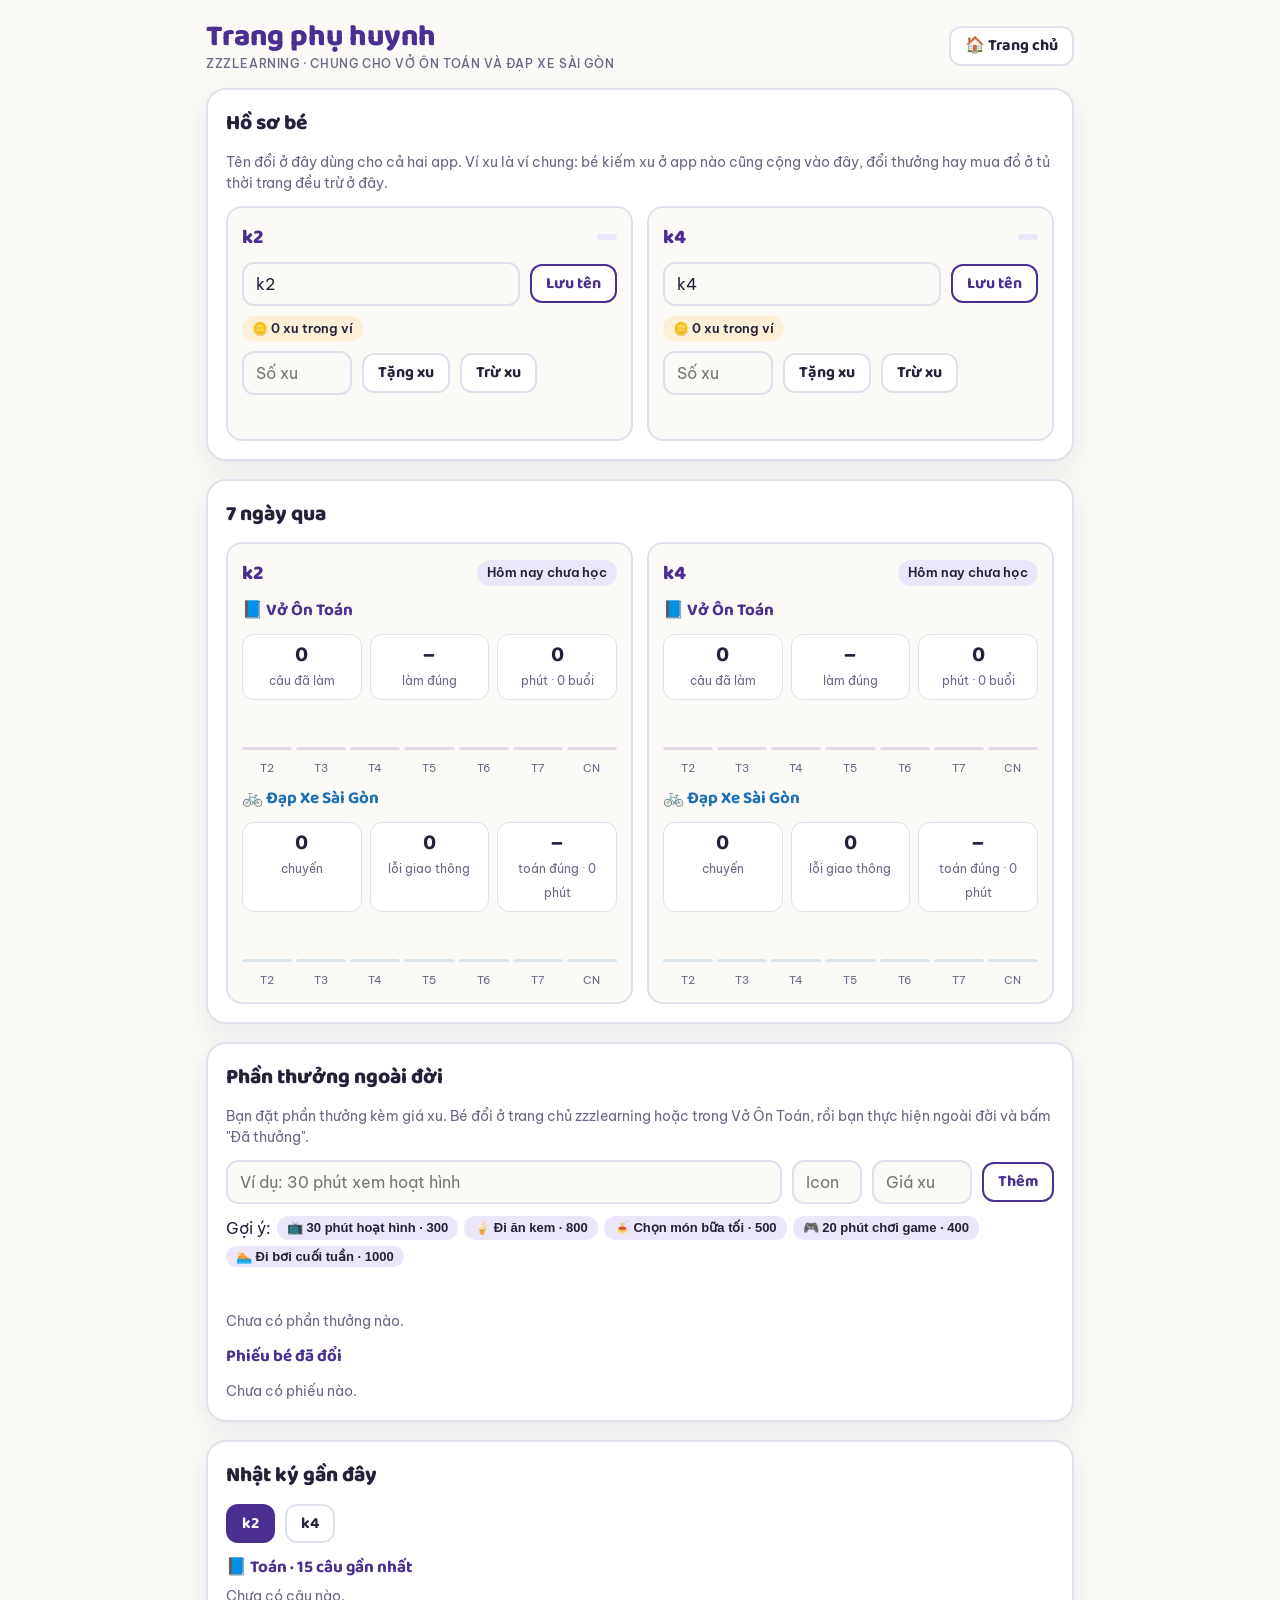
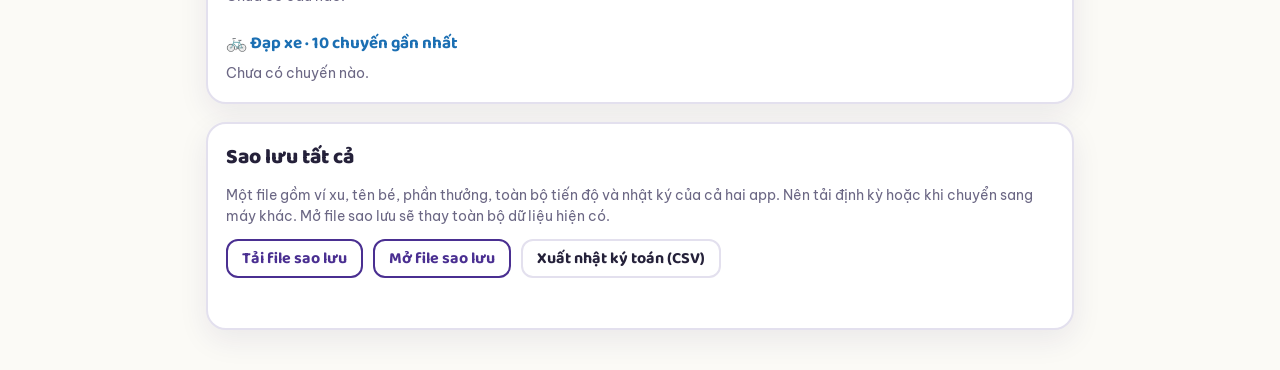
==== phuhuynh/index.html @ c6940a32 "Trang phụ huynh chung và ví xu chung cho zzzlearning - zzz.js: lớp dữ liệu dùng chung (localStorage)" ====
<!doctype html>
<html lang="vi">
<head>
<meta charset="utf-8">
<meta name="viewport" content="width=device-width,initial-scale=1,viewport-fit=cover">
<title>Phụ huynh · zzzlearning</title>
<meta name="description" content="Trang phụ huynh chung của zzzlearning: hồ sơ bé, tổng quan tuần, ví xu, phiếu thưởng, sao lưu.">
<meta name="theme-color" content="#4a2f91">
<link rel="manifest" href="../manifest.webmanifest">
<link rel="icon" type="image/png" sizes="192x192" href="../icons/icon-192.png">
<link rel="apple-touch-icon" href="../icons/apple-touch-icon.png">
<meta name="apple-mobile-web-app-capable" content="yes">
<meta name="mobile-web-app-capable" content="yes">
<meta name="apple-mobile-web-app-title" content="zzzlearning">
<link rel="stylesheet" href="../fonts/fonts.css">
<style>
/* Trang phụ huynh chung: đọc dữ liệu của cả 2 app con (localStorage + IndexedDB cùng tên miền), sửa những thứ dùng chung. */
:root{
  --paper:#fbfaf6; --card:#ffffff; --line:#e3e0ee; --text:#25213a; --muted:#6b6784;
  --ink:#4a2f91; --ink-soft:#ece6fa; --sky:#1b6fb3; --sky-soft:#e1effa; --amber:#b36b00; --amber-soft:#fdf0d6; --green:#1d8a55; --green-soft:#ddf3e7; --red:#d2382f;
  --shadow:0 10px 30px rgba(40,30,90,.08);
  --f-display:"Baloo 2","Be Vietnam Pro",system-ui,sans-serif;
  --f-body:"Be Vietnam Pro",system-ui,-apple-system,"Segoe UI",sans-serif;
  box-sizing:border-box;padding-top:env(safe-area-inset-top,0px);padding-bottom:env(safe-area-inset-bottom,0px)
}
@media (prefers-color-scheme:dark){:root:not([data-theme="light"]){
  --paper:#17152a; --card:#1f1c36; --line:#332f55; --text:#ece9f8; --muted:#a29dc0;
  --ink:#b9a6ff; --ink-soft:#2b2550; --sky:#6fb4f0; --sky-soft:#1c2f44; --amber:#f1b54a; --amber-soft:#3a2c12; --green:#5fd39a; --green-soft:#16362a; --red:#ff7a6e;
  --shadow:0 10px 30px rgba(0,0,0,.35); color-scheme:dark}}
:root[data-theme="dark"]{
  --paper:#17152a; --card:#1f1c36; --line:#332f55; --text:#ece9f8; --muted:#a29dc0;
  --ink:#b9a6ff; --ink-soft:#2b2550; --sky:#6fb4f0; --sky-soft:#1c2f44; --amber:#f1b54a; --amber-soft:#3a2c12; --green:#5fd39a; --green-soft:#16362a; --red:#ff7a6e;
  --shadow:0 10px 30px rgba(0,0,0,.35); color-scheme:dark}
*{box-sizing:border-box}
body{margin:0;background:var(--paper);color:var(--text);font-family:var(--f-body);font-size:16px;line-height:1.5}
.wrap{max-width:900px;margin:0 auto;padding:22px 16px 40px;display:flex;flex-direction:column;gap:18px}
header{display:flex;align-items:center;justify-content:space-between;gap:12px;flex-wrap:wrap}
h1{font-family:var(--f-display);font-weight:800;font-size:30px;line-height:1;margin:0;color:var(--ink)}
h1 small{display:block;font-family:var(--f-body);font-weight:500;font-size:12px;color:var(--muted);letter-spacing:.6px;text-transform:uppercase;margin-top:6px}
h2{font-family:var(--f-display);font-weight:800;font-size:21px;margin:0;color:var(--text)}
h3{font-family:var(--f-display);font-weight:700;font-size:17px;margin:0;color:var(--ink)}
.panel{background:var(--card);border:2px solid var(--line);border-radius:20px;padding:18px;box-shadow:var(--shadow);display:flex;flex-direction:column;gap:12px}
.row{display:flex;gap:10px;flex-wrap:wrap;align-items:center}
.note{color:var(--muted);font-size:14px;margin:0}
.btn{border:2px solid var(--ink);background:var(--card);color:var(--ink);border-radius:12px;padding:8px 14px;font-weight:700;font-family:var(--f-display);font-size:16px;cursor:pointer;text-decoration:none;display:inline-flex;align-items:center;gap:6px;line-height:1.2}
.btn.primary{background:var(--ink);color:#fff}
.btn.ghost{border-color:var(--line);color:var(--text)}
.btn.danger{border-color:var(--red);color:var(--red)}
.btn:disabled{opacity:.5;cursor:default}
@media (prefers-color-scheme:dark){:root:not([data-theme="light"]) .btn.primary{color:#17152a}}
:root[data-theme="dark"] .btn.primary{color:#17152a}
input[type=text],input[type=number]{font:inherit;color:var(--text);background:var(--paper);border:2px solid var(--line);border-radius:12px;padding:8px 12px;min-width:0}
input:focus{outline:2px solid var(--ink);outline-offset:1px}
.chips{display:flex;gap:6px;flex-wrap:wrap}
.chip{background:var(--ink-soft);color:var(--text);border-radius:999px;padding:3px 10px;font-size:13px;font-weight:600;white-space:nowrap}
.chip.amber{background:var(--amber-soft)}.chip.green{background:var(--green-soft)}.chip.sky{background:var(--sky-soft)}
.kids{display:grid;grid-template-columns:1fr 1fr;gap:14px}
@media (max-width:640px){.kids{grid-template-columns:1fr}}
.kid{border:2px solid var(--line);border-radius:16px;padding:14px;display:flex;flex-direction:column;gap:10px;background:var(--paper)}
.kid .nm{font-family:var(--f-display);font-weight:800;font-size:20px;color:var(--ink)}
.stat{display:grid;grid-template-columns:repeat(3,1fr);gap:8px}
.stat div{background:var(--card);border:1px solid var(--line);border-radius:12px;padding:8px;text-align:center}
.stat b{display:block;font-family:var(--f-display);font-size:22px;line-height:1.1}
.stat span{font-size:12px;color:var(--muted)}
.bars{display:flex;gap:4px;align-items:flex-end;height:40px}
.bars i{flex:1;background:var(--ink);border-radius:4px 4px 0 0;min-height:3px;opacity:.85}
.bars i.sky{background:var(--sky)}
.days{display:flex;gap:4px}.days span{flex:1;text-align:center;font-size:11px;color:var(--muted)}
.list>div{display:flex;justify-content:space-between;gap:10px;align-items:center;padding:7px 0;border-bottom:1px solid var(--line);flex-wrap:wrap}
.list>div:last-child{border-bottom:0}
table{border-collapse:collapse;width:100%;font-size:14px}
th,td{text-align:left;padding:6px 8px;border-bottom:1px solid var(--line);vertical-align:top}
th{font-size:12px;color:var(--muted);text-transform:uppercase;letter-spacing:.4px}
.scroll{overflow:auto;-webkit-overflow-scrolling:touch}
.ok{color:var(--green);font-weight:700}.bad{color:var(--red);font-weight:700}
.msg{min-height:1.4em;font-size:14px;color:var(--green)}
label.filebtn input{display:none}
</style>
</head>
<body>
<div class="wrap">
  <header>
    <h1>Trang phụ huynh<small>zzzlearning · chung cho Vở Ôn Toán và Đạp Xe Sài Gòn</small></h1>
    <div class="row"><a class="btn ghost" href="../">🏠 Trang chủ</a></div>
  </header>

  <section class="panel">
    <h2>Hồ sơ bé</h2>
    <p class="note">Tên đổi ở đây dùng cho cả hai app. Ví xu là ví chung: bé kiếm xu ở app nào cũng cộng vào đây, đổi thưởng hay mua đồ ở tủ thời trang đều trừ ở đây.</p>
    <div class="kids" id="kids"></div>
  </section>

  <section class="panel">
    <h2>7 ngày qua</h2>
    <div class="kids" id="week"></div>
  </section>

  <section class="panel">
    <h2>Phần thưởng ngoài đời</h2>
    <p class="note">Bạn đặt phần thưởng kèm giá xu. Bé đổi ở trang chủ zzzlearning hoặc trong Vở Ôn Toán, rồi bạn thực hiện ngoài đời và bấm "Đã thưởng".</p>
    <div class="row"><input type="text" id="rwTitle" placeholder="Ví dụ: 30 phút xem hoạt hình" style="flex:2 1 220px"><input type="text" id="rwEm" placeholder="Icon" maxlength="2" style="flex:0 0 70px"><input type="number" id="rwCost" inputmode="numeric" min="1" placeholder="Giá xu" style="flex:0 0 100px"><button class="btn" id="rwAdd" type="button">Thêm</button></div>
    <div class="chips" id="rwSug"></div>
    <div class="msg" id="rwMsg" aria-live="polite"></div>
    <div class="list" id="rwList"></div>
    <h3>Phiếu bé đã đổi</h3>
    <div class="list" id="rdList"></div>
  </section>

  <section class="panel">
    <h2>Nhật ký gần đây</h2>
    <div class="row" id="logTabs" role="group" aria-label="Chọn bé"></div>
    <div class="scroll" id="logToan"></div>
    <div class="scroll" id="logSaigon"></div>
  </section>

  <section class="panel">
    <h2>Sao lưu tất cả</h2>
    <p class="note">Một file gồm ví xu, tên bé, phần thưởng, toàn bộ tiến độ và nhật ký của cả hai app. Nên tải định kỳ hoặc khi chuyển sang máy khác. Mở file sao lưu sẽ thay toàn bộ dữ liệu hiện có.</p>
    <div class="row">
      <button class="btn" id="dlAll" type="button">Tải file sao lưu</button>
      <label class="btn filebtn">Mở file sao lưu<input type="file" id="fileIn" accept=".json,application/json"></label>
      <button class="btn ghost" id="dlCsv" type="button">Xuất nhật ký toán (CSV)</button>
    </div>
    <div class="msg" id="bkMsg" aria-live="polite"></div>
  </section>
</div>
<script src="../zzz.js"></script>
<script>
(function () {
  const $ = (id) => document.getElementById(id);
  const esc = (s) => String(s ?? '').replace(/[&<>"']/g, c => ({ '&': '&amp;', '<': '&lt;', '>': '&gt;', '"': '&quot;', "'": '&#39;' }[c]));
  const load = (k) => { try { return JSON.parse(localStorage.getItem(k)); } catch (e) { return null; } };
  const toan = () => { const s = load(ZZZ.APP_KEYS.toan); return s && Array.isArray(s.profiles) ? s : null; };
  const saigon = () => { const s = load(ZZZ.APP_KEYS.saigon); return s && Array.isArray(s.profiles) ? s : null; };
  const DAY = 86400000;
  const dayKey = (d) => { const x = new Date(d); return `${x.getFullYear()}-${String(x.getMonth() + 1).padStart(2, '0')}-${String(x.getDate()).padStart(2, '0')}`; };
  const last7 = () => { const out = []; for (let i = 6; i >= 0; i--) out.push(dayKey(Date.now() - i * DAY)); return out; };
  const WD = ['CN', 'T2', 'T3', 'T4', 'T5', 'T6', 'T7'];

  /* Bé: gộp tên chung + hồ sơ của 2 app */
  function kids() {
    const t = toan(), s = saigon(); const ids = new Set([...(t ? t.profiles : []), ...(s ? s.profiles : []), ...ZZZ.kids()].map(p => p.id));
    if (!ids.size) ['k2', 'k4'].forEach(id => ids.add(id));
    return [...ids].map(id => {
      const z = ZZZ.kids().find(x => x.id === id) || {}, tp = t && t.profiles.find(x => x.id === id), sp = s && s.profiles.find(x => x.id === id);
      return { id, name: z.name || (tp && tp.name) || (sp && sp.name) || id, grade: z.grade || (tp && tp.grade) || (sp && sp.grade) || '', tp, sp };
    });
  }
  const gradeLabel = (g) => g === 'g2' ? 'Lớp 2' : g === 'g4' ? 'Lớp 4' : g;

  /* ---- IndexedDB của Vở Ôn Toán (chỉ đọc nhật ký; tạo đúng cấu trúc nếu chưa có để app không hỏng) ---- */
  function openToanDB() {
    return new Promise((res, rej) => {
      if (!window.indexedDB) return rej(new Error('no-idb'));
      const r = indexedDB.open('vo-on-toan', 1);
      r.onupgradeneeded = () => { const d = r.result; if (!d.objectStoreNames.contains('events')) { const ev = d.createObjectStore('events', { keyPath: 'id', autoIncrement: true }); ev.createIndex('pid', 'pid'); } if (!d.objectStoreNames.contains('kv')) d.createObjectStore('kv'); };
      r.onsuccess = () => res(r.result); r.onerror = () => rej(r.error); r.onblocked = () => rej(new Error('blocked'));
    });
  }
  async function toanEvents() {
    try { const d = await openToanDB(); return await new Promise((res, rej) => { const t = d.transaction('events', 'readonly'); const q = t.objectStore('events').getAll(); q.onsuccess = () => res(q.result || []); q.onerror = () => rej(q.error); }); } catch (e) { return []; }
  }
  async function replaceToanEvents(evs) {
    try { const d = await openToanDB(); await new Promise((res, rej) => { const t = d.transaction('events', 'readwrite'); const s = t.objectStore('events'); s.clear(); for (const e of evs) { const x = { ...e }; delete x.id; s.add(x); } t.oncomplete = res; t.onerror = () => rej(t.error); }); } catch (e) { }
  }
  async function putToanKV(k, v) {
    try { const d = await openToanDB(); await new Promise((res, rej) => { const t = d.transaction('kv', 'readwrite'); t.objectStore('kv').put(JSON.parse(JSON.stringify(v)), k); t.oncomplete = res; t.onerror = () => rej(t.error); }); } catch (e) { }
  }
  const plain = (h) => String(h ?? '').replace(/<span class="frac"><span>([^<]*)<\/span><span>([^<]*)<\/span><\/span>/g, ' $1/$2 ').replace(/<br\s*\/?>/g, ' ').replace(/<[^>]+>/g, '').replace(/&nbsp;/g, ' ').replace(/&lt;/g, '<').replace(/&gt;/g, '>').replace(/&amp;/g, '&').replace(/\s+/g, ' ').trim();

  let events = [];

  /* ---- hồ sơ + ví ---- */
  function renderKids() {
    $('kids').innerHTML = kids().map(k => `<div class="kid">
      <div class="row" style="justify-content:space-between"><span class="nm">${esc(k.name)}</span><span class="chip">${esc(gradeLabel(k.grade))}</span></div>
      <div class="row"><input type="text" data-name="${k.id}" value="${esc(k.name)}" maxlength="20" aria-label="Tên bé" style="flex:1 1 140px"><button class="btn" type="button" data-savename="${k.id}">Lưu tên</button></div>
      <div class="chips"><span class="chip amber">🪙 ${ZZZ.coins(k.id)} xu trong ví</span>${k.tp ? `<span class="chip">🔥 ${+k.tp.streak || 0} ngày</span><span class="chip">✨ ${+k.tp.xp || 0} XP</span>` : ''}${k.sp ? `<span class="chip sky">🚲 ${(k.sp.trips || []).length} chuyến</span>${k.sp.license ? '<span class="chip sky">🪪 Bằng lái</span>' : ''}` : ''}</div>
      <div class="row"><input type="number" data-gift="${k.id}" inputmode="numeric" placeholder="Số xu" style="flex:0 1 110px"><button class="btn ghost" type="button" data-giftadd="${k.id}">Tặng xu</button><button class="btn ghost" type="button" data-giftsub="${k.id}">Trừ xu</button></div>
      <div class="msg" id="km-${k.id}"></div>
    </div>`).join('');
    document.querySelectorAll('[data-savename]').forEach(b => b.onclick = () => { const v = document.querySelector(`[data-name="${b.dataset.savename}"]`).value.trim(); if (!v) return; ZZZ.setKid(b.dataset.savename, { name: v }); renderAll(); $('km-' + b.dataset.savename).textContent = 'Đã lưu tên cho cả hai app.'; });
    const gift = (id, sign) => { const inp = document.querySelector(`[data-gift="${id}"]`); const n = Math.round(+inp.value); if (!(n > 0)) { $('km-' + id).textContent = 'Nhập số xu lớn hơn 0.'; return; } ZZZ.addCoins(id, sign * n); renderAll(); $('km-' + id).textContent = sign > 0 ? `Đã tặng ${n} xu.` : `Đã trừ ${n} xu.`; };
    document.querySelectorAll('[data-giftadd]').forEach(b => b.onclick = () => gift(b.dataset.giftadd, 1));
    document.querySelectorAll('[data-giftsub]').forEach(b => b.onclick = () => gift(b.dataset.giftsub, -1));
  }

  /* ---- 7 ngày ---- */
  function renderWeek() {
    const days = last7(), from = Date.now() - 7 * DAY;
    $('week').innerHTML = kids().map(k => {
      const ans = events.filter(e => e.pid === k.id && e.t === 'answer' && e.ts >= from);
      const fin = events.filter(e => e.pid === k.id && e.t === 'finish' && e.ts >= from);
      const ok = ans.filter(e => e.ok).length, mins = Math.round(ans.reduce((a, e) => a + (+e.secs || 0), 0) / 60);
      const perDayT = days.map(d => ans.filter(e => dayKey(e.ts) === d).length);
      const trips = ((k.sp && k.sp.trips) || []).filter(t => t.date >= days[0]);
      const perDayS = days.map(d => trips.filter(t => t.date === d).length);
      const viol = trips.reduce((a, t) => a + (+t.violations || 0), 0), m0 = trips.reduce((a, t) => a + ((t.math || [0, 0])[0]), 0), m1 = trips.reduce((a, t) => a + ((t.math || [0, 0])[1]), 0), tmins = Math.round(trips.reduce((a, t) => a + (+t.secs || 0), 0) / 60);
      const maxT = Math.max(1, ...perDayT), maxS = Math.max(1, ...perDayS);
      const studiedToday = perDayT[6] > 0 || perDayS[6] > 0;
      return `<div class="kid">
        <div class="row" style="justify-content:space-between"><span class="nm">${esc(k.name)}</span><span class="chip ${studiedToday ? 'green' : ''}">${studiedToday ? 'Hôm nay đã học ✓' : 'Hôm nay chưa học'}</span></div>
        <h3>📘 Vở Ôn Toán</h3>
        <div class="stat"><div><b>${ans.length}</b><span>câu đã làm</span></div><div><b>${ans.length ? Math.round(ok / ans.length * 100) + '%' : '–'}</b><span>làm đúng</span></div><div><b>${mins}</b><span>phút · ${fin.length} buổi</span></div></div>
        <div class="bars" title="Số câu mỗi ngày">${perDayT.map(n => `<i style="height:${Math.max(6, n / maxT * 100)}%;opacity:${n ? .85 : .15}"></i>`).join('')}</div>
        <div class="days">${days.map(d => `<span>${WD[new Date(d + 'T12:00').getDay()]}</span>`).join('')}</div>
        <h3 style="color:var(--sky)">🚲 Đạp Xe Sài Gòn</h3>
        <div class="stat"><div><b>${trips.length}</b><span>chuyến</span></div><div><b>${viol}</b><span>lỗi giao thông</span></div><div><b>${m1 ? m0 + '/' + m1 : '–'}</b><span>toán đúng · ${tmins} phút</span></div></div>
        <div class="bars" title="Số chuyến mỗi ngày">${perDayS.map(n => `<i class="sky" style="height:${Math.max(6, n / maxS * 100)}%;opacity:${n ? .85 : .15}"></i>`).join('')}</div>
        <div class="days">${days.map(d => `<span>${WD[new Date(d + 'T12:00').getDay()]}</span>`).join('')}</div>
      </div>`;
    }).join('');
  }

  /* ---- phần thưởng ---- */
  const SUG = [['📺', '30 phút hoạt hình', 300], ['🍦', 'Đi ăn kem', 800], ['🍝', 'Chọn món bữa tối', 500], ['🎮', '20 phút chơi game', 400], ['🏊', 'Đi bơi cuối tuần', 1000]];
  function renderRewards() {
    const r = ZZZ.rewards(), names = Object.fromEntries(kids().map(k => [k.id, k.name]));
    $('rwSug').innerHTML = 'Gợi ý: ' + SUG.map(([em, t, c]) => `<button type="button" class="chip" data-sug="${em}|${esc(t)}|${c}" style="border:0;cursor:pointer">${em} ${esc(t)} · ${c}</button>`).join('');
    $('rwList').innerHTML = r.items.map(x => `<div><span>${x.em || '🎁'} ${esc(x.title)} · <b>${x.cost} xu</b></span><button class="btn ghost" type="button" data-del="${x.id}">Xóa</button></div>`).join('') || '<p class="note">Chưa có phần thưởng nào.</p>';
    const red = r.redeemed.slice().sort((a, b) => (a.done - b.done) || (b.ts - a.ts)).slice(0, 30);
    $('rdList').innerHTML = red.map(x => `<div><span>${x.em || '🎁'} <b>${esc(names[x.pid] || x.pid)}</b> đổi ${esc(x.title)} <span class="note" style="display:inline">· ${new Date(x.ts).toLocaleDateString('vi-VN')} · ${x.cost} xu</span></span>${x.done ? '<span class="chip green">Đã thưởng</span>' : `<button class="btn primary" type="button" data-done="${x.pid}:${x.ts}">Đã thưởng</button>`}</div>`).join('') || '<p class="note">Chưa có phiếu nào.</p>';
    document.querySelectorAll('[data-sug]').forEach(b => b.onclick = () => { const [em, t, c] = b.dataset.sug.split('|'); $('rwEm').value = em; $('rwTitle').value = t; $('rwCost').value = c; });
    document.querySelectorAll('[data-del]').forEach(b => b.onclick = () => { ZZZ.removeReward(b.dataset.del); renderRewards(); });
    document.querySelectorAll('[data-done]').forEach(b => b.onclick = () => { const [pid, ts] = b.dataset.done.split(':'); ZZZ.markDone(+ts, pid); renderRewards(); });
  }
  $('rwAdd').onclick = () => { const t = $('rwTitle').value.trim(), c = parseInt($('rwCost').value, 10), em = $('rwEm').value.trim(); if (!t || !(c > 0)) { $('rwMsg').textContent = 'Cần tên phần thưởng và giá xu lớn hơn 0.'; return; } ZZZ.addReward(t, c, em); $('rwTitle').value = ''; $('rwCost').value = ''; $('rwEm').value = ''; $('rwMsg').textContent = 'Đã thêm phần thưởng.'; renderRewards(); };

  /* ---- nhật ký ---- */
  let logPid = null;
  function renderLog() {
    const ks = kids(); if (!logPid) logPid = ks[0] && ks[0].id;
    $('logTabs').innerHTML = ks.map(k => `<button class="btn ${k.id === logPid ? 'primary' : 'ghost'}" type="button" data-log="${k.id}">${esc(k.name)}</button>`).join('');
    document.querySelectorAll('[data-log]').forEach(b => b.onclick = () => { logPid = b.dataset.log; renderLog(); });
    const k = ks.find(x => x.id === logPid) || {};
    const ans = events.filter(e => e.pid === logPid && e.t === 'answer').sort((a, b) => b.ts - a.ts).slice(0, 15);
    $('logToan').innerHTML = `<h3 style="margin-bottom:6px">📘 Toán · 15 câu gần nhất</h3>` + (ans.length ? `<table><thead><tr><th>Lúc</th><th>Câu hỏi</th><th>Bé trả lời</th><th>Đáp án</th><th>Giây</th></tr></thead><tbody>${ans.map(e => `<tr><td>${new Date(e.ts).toLocaleString('vi-VN', { hour: '2-digit', minute: '2-digit', day: '2-digit', month: '2-digit' })}</td><td>${esc(plain(e.q))}</td><td class="${e.ok ? 'ok' : 'bad'}">${esc(plain(e.input))}${e.hint ? ' 💡' : ''}</td><td>${esc(plain(e.ans))}</td><td>${e.secs ?? ''}</td></tr>`).join('')}</tbody></table>` : '<p class="note">Chưa có câu nào.</p>');
    const trips = ((k.sp && k.sp.trips) || []).slice(-10).reverse();
    $('logSaigon').innerHTML = `<h3 style="margin:12px 0 6px;color:var(--sky)">🚲 Đạp xe · 10 chuyến gần nhất</h3>` + (trips.length ? `<table><thead><tr><th>Ngày</th><th>Sao</th><th>Lỗi giao thông</th><th>Toán</th><th>Câu đố</th><th>Xu</th><th>Phút</th></tr></thead><tbody>${trips.map(t => `<tr><td>${esc(t.date)}</td><td>${'⭐'.repeat(+t.stars || 0)}</td><td>${t.violations}</td><td>${(t.math || [0, 0]).join('/')}</td><td>${(t.quiz || [0, 0]).join('/')}</td><td>${t.coins}</td><td>${Math.round((+t.secs || 0) / 60)}</td></tr>`).join('')}</tbody></table>` : '<p class="note">Chưa có chuyến nào.</p>');
  }

  /* ---- sao lưu ---- */
  async function saveFile(name, text, type) {
    const blob = new Blob([text], { type });
    try { const file = new File([blob], name, { type }); if (navigator.canShare && navigator.canShare({ files: [file] }) && matchMedia('(pointer:coarse)').matches) { await navigator.share({ files: [file], title: name }); return; } } catch (e) { if (e && e.name === 'AbortError') return; }
    const a = document.createElement('a'); a.href = URL.createObjectURL(blob); a.download = name; document.body.appendChild(a); a.click(); setTimeout(() => { URL.revokeObjectURL(a.href); a.remove(); }, 1000);
  }
  const stamp = () => dayKey(Date.now());
  $('dlAll').onclick = async () => {
    const evs = await toanEvents();
    const data = { app: 'zzzlearning', v: 1, exported: new Date().toISOString(), zzz: { wallet: load(ZZZ.KEYS.wallet), kids: load(ZZZ.KEYS.kids), rewards: load(ZZZ.KEYS.rewards) }, toan: { state: toan(), events: evs }, saigon: { state: saigon() } };
    await saveFile(`zzzlearning-${stamp()}.json`, JSON.stringify(data), 'application/json');
    $('bkMsg').textContent = `Đã tạo file sao lưu (${evs.length} dòng nhật ký toán).`;
  };
  $('fileIn').onchange = async (e) => {
    const f = e.target.files[0]; if (!f) return;
    try {
      const o = JSON.parse(await f.text());
      if (o && o.app === 'zzzlearning' && o.zzz) {
        for (const [k, v] of [[ZZZ.KEYS.wallet, o.zzz.wallet], [ZZZ.KEYS.kids, o.zzz.kids], [ZZZ.KEYS.rewards, o.zzz.rewards]]) { if (v == null) localStorage.removeItem(k); else localStorage.setItem(k, JSON.stringify(v)); }
        if (o.toan && o.toan.state && o.toan.state.profiles) { localStorage.setItem(ZZZ.APP_KEYS.toan, JSON.stringify(o.toan.state)); await putToanKV('state', o.toan.state); if (Array.isArray(o.toan.events)) await replaceToanEvents(o.toan.events); }
        if (o.saigon && o.saigon.state && o.saigon.state.profiles) localStorage.setItem(ZZZ.APP_KEYS.saigon, JSON.stringify(o.saigon.state));
      } else if (o && (o.app === 'vo-on-toan' || (o.state && o.state.profiles) || (o.profiles && o.profiles[0] && o.profiles[0].skills))) { // file sao lưu riêng của Vở Ôn Toán
        const st = o.state || o; localStorage.setItem(ZZZ.APP_KEYS.toan, JSON.stringify(st)); await putToanKV('state', st); if (Array.isArray(o.events)) await replaceToanEvents(o.events);
      } else if (o && o.profiles && o.profiles[0] && o.profiles[0].trips) { // file sao lưu riêng của Đạp Xe Sài Gòn
        localStorage.setItem(ZZZ.APP_KEYS.saigon, JSON.stringify(o));
      } else throw 0;
      $('bkMsg').textContent = 'Đã khôi phục dữ liệu từ file.'; events = await toanEvents(); renderAll();
    } catch (err) { $('bkMsg').textContent = 'File không đúng định dạng sao lưu.'; }
    e.target.value = '';
  };
  $('dlCsv').onclick = async () => {
    const names = Object.fromEntries(kids().map(k => [k.id, k.name])); const q = (v) => `"${String(v ?? '').replace(/"/g, '""')}"`;
    const rows = events.filter(e => e.t === 'answer').map(e => [new Date(e.ts).toLocaleString('vi-VN'), names[e.pid] || e.pid, e.skill, plain(e.q), plain(e.input), plain(e.ans), e.ok ? 'Đúng' : 'Sai', e.secs, e.hint ? 'Có' : '', e.retry ? 'Có' : ''].map(q).join(','));
    await saveFile('zzzlearning-nhat-ky-toan.csv', '﻿' + [['Thời gian', 'Bé', 'Kỹ năng', 'Câu hỏi', 'Bé trả lời', 'Đáp án', 'Đúng', 'Số giây', 'Xem gợi ý', 'Làm lại'].map(q).join(','), ...rows].join('\r\n'), 'text/csv');
    $('bkMsg').textContent = `Đã xuất ${rows.length} câu trả lời.`;
  };

  function renderAll() { renderKids(); renderWeek(); renderRewards(); renderLog(); }
  (async () => { renderAll(); events = await toanEvents(); renderWeek(); renderLog(); })();
  if ('serviceWorker' in navigator && /^https?:$/.test(location.protocol)) window.addEventListener('load', () => navigator.serviceWorker.register('../sw.js').catch(() => {}));
})();
</script>
</body>
</html>
---- fonts/fonts.css ----
/* vietnamese */
@font-face {
  font-family: 'Baloo 2';
  font-style: normal;
  font-weight: 500;
  font-display: swap;
  src: url(Baloo2-500-vietnamese.woff2) format('woff2');
  unicode-range: U+0102-0103, U+0110-0111, U+0128-0129, U+0168-0169, U+01A0-01A1, U+01AF-01B0, U+0300-0301, U+0303-0304, U+0308-0309, U+0323, U+0329, U+1EA0-1EF9, U+20AB;
}
/* latin-ext */
@font-face {
  font-family: 'Baloo 2';
  font-style: normal;
  font-weight: 500;
  font-display: swap;
  src: url(Baloo2-500-latin-ext.woff2) format('woff2');
  unicode-range: U+0100-02BA, U+02BD-02C5, U+02C7-02CC, U+02CE-02D7, U+02DD-02FF, U+0304, U+0308, U+0329, U+1D00-1DBF, U+1E00-1E9F, U+1EF2-1EFF, U+2020, U+20A0-20AB, U+20AD-20C4, U+2113, U+2C60-2C7F, U+A720-A7FF;
}
/* latin */
@font-face {
  font-family: 'Baloo 2';
  font-style: normal;
  font-weight: 500;
  font-display: swap;
  src: url(Baloo2-500-latin.woff2) format('woff2');
  unicode-range: U+0000-00FF, U+0131, U+0152-0153, U+02BB-02BC, U+02C6, U+02DA, U+02DC, U+0304, U+0308, U+0329, U+2000-206F, U+20AC, U+2122, U+2191, U+2193, U+2212, U+2215, U+FEFF, U+FFFD;
}
/* vietnamese */
@font-face {
  font-family: 'Baloo 2';
  font-style: normal;
  font-weight: 700;
  font-display: swap;
  src: url(Baloo2-700-vietnamese.woff2) format('woff2');
  unicode-range: U+0102-0103, U+0110-0111, U+0128-0129, U+0168-0169, U+01A0-01A1, U+01AF-01B0, U+0300-0301, U+0303-0304, U+0308-0309, U+0323, U+0329, U+1EA0-1EF9, U+20AB;
}
/* latin-ext */
@font-face {
  font-family: 'Baloo 2';
  font-style: normal;
  font-weight: 700;
  font-display: swap;
  src: url(Baloo2-700-latin-ext.woff2) format('woff2');
  unicode-range: U+0100-02BA, U+02BD-02C5, U+02C7-02CC, U+02CE-02D7, U+02DD-02FF, U+0304, U+0308, U+0329, U+1D00-1DBF, U+1E00-1E9F, U+1EF2-1EFF, U+2020, U+20A0-20AB, U+20AD-20C4, U+2113, U+2C60-2C7F, U+A720-A7FF;
}
/* latin */
@font-face {
  font-family: 'Baloo 2';
  font-style: normal;
  font-weight: 700;
  font-display: swap;
  src: url(Baloo2-700-latin.woff2) format('woff2');
  unicode-range: U+0000-00FF, U+0131, U+0152-0153, U+02BB-02BC, U+02C6, U+02DA, U+02DC, U+0304, U+0308, U+0329, U+2000-206F, U+20AC, U+2122, U+2191, U+2193, U+2212, U+2215, U+FEFF, U+FFFD;
}
/* vietnamese */
@font-face {
  font-family: 'Baloo 2';
  font-style: normal;
  font-weight: 800;
  font-display: swap;
  src: url(Baloo2-800-vietnamese.woff2) format('woff2');
  unicode-range: U+0102-0103, U+0110-0111, U+0128-0129, U+0168-0169, U+01A0-01A1, U+01AF-01B0, U+0300-0301, U+0303-0304, U+0308-0309, U+0323, U+0329, U+1EA0-1EF9, U+20AB;
}
/* latin-ext */
@font-face {
  font-family: 'Baloo 2';
  font-style: normal;
  font-weight: 800;
  font-display: swap;
  src: url(Baloo2-800-latin-ext.woff2) format('woff2');
  unicode-range: U+0100-02BA, U+02BD-02C5, U+02C7-02CC, U+02CE-02D7, U+02DD-02FF, U+0304, U+0308, U+0329, U+1D00-1DBF, U+1E00-1E9F, U+1EF2-1EFF, U+2020, U+20A0-20AB, U+20AD-20C4, U+2113, U+2C60-2C7F, U+A720-A7FF;
}
/* latin */
@font-face {
  font-family: 'Baloo 2';
  font-style: normal;
  font-weight: 800;
  font-display: swap;
  src: url(Baloo2-800-latin.woff2) format('woff2');
  unicode-range: U+0000-00FF, U+0131, U+0152-0153, U+02BB-02BC, U+02C6, U+02DA, U+02DC, U+0304, U+0308, U+0329, U+2000-206F, U+20AC, U+2122, U+2191, U+2193, U+2212, U+2215, U+FEFF, U+FFFD;
}
/* vietnamese */
@font-face {
  font-family: 'Be Vietnam Pro';
  font-style: normal;
  font-weight: 400;
  font-display: swap;
  src: url(BeVietnamPro-400-vietnamese.woff2) format('woff2');
  unicode-range: U+0102-0103, U+0110-0111, U+0128-0129, U+0168-0169, U+01A0-01A1, U+01AF-01B0, U+0300-0301, U+0303-0304, U+0308-0309, U+0323, U+0329, U+1EA0-1EF9, U+20AB;
}
/* latin-ext */
@font-face {
  font-family: 'Be Vietnam Pro';
  font-style: normal;
  font-weight: 400;
  font-display: swap;
  src: url(BeVietnamPro-400-latin-ext.woff2) format('woff2');
  unicode-range: U+0100-02BA, U+02BD-02C5, U+02C7-02CC, U+02CE-02D7, U+02DD-02FF, U+0304, U+0308, U+0329, U+1D00-1DBF, U+1E00-1E9F, U+1EF2-1EFF, U+2020, U+20A0-20AB, U+20AD-20C4, U+2113, U+2C60-2C7F, U+A720-A7FF;
}
/* latin */
@font-face {
  font-family: 'Be Vietnam Pro';
  font-style: normal;
  font-weight: 400;
  font-display: swap;
  src: url(BeVietnamPro-400-latin.woff2) format('woff2');
  unicode-range: U+0000-00FF, U+0131, U+0152-0153, U+02BB-02BC, U+02C6, U+02DA, U+02DC, U+0304, U+0308, U+0329, U+2000-206F, U+20AC, U+2122, U+2191, U+2193, U+2212, U+2215, U+FEFF, U+FFFD;
}
/* vietnamese */
@font-face {
  font-family: 'Be Vietnam Pro';
  font-style: normal;
  font-weight: 500;
  font-display: swap;
  src: url(BeVietnamPro-500-vietnamese.woff2) format('woff2');
  unicode-range: U+0102-0103, U+0110-0111, U+0128-0129, U+0168-0169, U+01A0-01A1, U+01AF-01B0, U+0300-0301, U+0303-0304, U+0308-0309, U+0323, U+0329, U+1EA0-1EF9, U+20AB;
}
/* latin-ext */
@font-face {
  font-family: 'Be Vietnam Pro';
  font-style: normal;
  font-weight: 500;
  font-display: swap;
  src: url(BeVietnamPro-500-latin-ext.woff2) format('woff2');
  unicode-range: U+0100-02BA, U+02BD-02C5, U+02C7-02CC, U+02CE-02D7, U+02DD-02FF, U+0304, U+0308, U+0329, U+1D00-1DBF, U+1E00-1E9F, U+1EF2-1EFF, U+2020, U+20A0-20AB, U+20AD-20C4, U+2113, U+2C60-2C7F, U+A720-A7FF;
}
/* latin */
@font-face {
  font-family: 'Be Vietnam Pro';
  font-style: normal;
  font-weight: 500;
  font-display: swap;
  src: url(BeVietnamPro-500-latin.woff2) format('woff2');
  unicode-range: U+0000-00FF, U+0131, U+0152-0153, U+02BB-02BC, U+02C6, U+02DA, U+02DC, U+0304, U+0308, U+0329, U+2000-206F, U+20AC, U+2122, U+2191, U+2193, U+2212, U+2215, U+FEFF, U+FFFD;
}
/* vietnamese */
@font-face {
  font-family: 'Be Vietnam Pro';
  font-style: normal;
  font-weight: 600;
  font-display: swap;
  src: url(BeVietnamPro-600-vietnamese.woff2) format('woff2');
  unicode-range: U+0102-0103, U+0110-0111, U+0128-0129, U+0168-0169, U+01A0-01A1, U+01AF-01B0, U+0300-0301, U+0303-0304, U+0308-0309, U+0323, U+0329, U+1EA0-1EF9, U+20AB;
}
/* latin-ext */
@font-face {
  font-family: 'Be Vietnam Pro';
  font-style: normal;
  font-weight: 600;
  font-display: swap;
  src: url(BeVietnamPro-600-latin-ext.woff2) format('woff2');
  unicode-range: U+0100-02BA, U+02BD-02C5, U+02C7-02CC, U+02CE-02D7, U+02DD-02FF, U+0304, U+0308, U+0329, U+1D00-1DBF, U+1E00-1E9F, U+1EF2-1EFF, U+2020, U+20A0-20AB, U+20AD-20C4, U+2113, U+2C60-2C7F, U+A720-A7FF;
}
/* latin */
@font-face {
  font-family: 'Be Vietnam Pro';
  font-style: normal;
  font-weight: 600;
  font-display: swap;
  src: url(BeVietnamPro-600-latin.woff2) format('woff2');
  unicode-range: U+0000-00FF, U+0131, U+0152-0153, U+02BB-02BC, U+02C6, U+02DA, U+02DC, U+0304, U+0308, U+0329, U+2000-206F, U+20AC, U+2122, U+2191, U+2193, U+2212, U+2215, U+FEFF, U+FFFD;
}
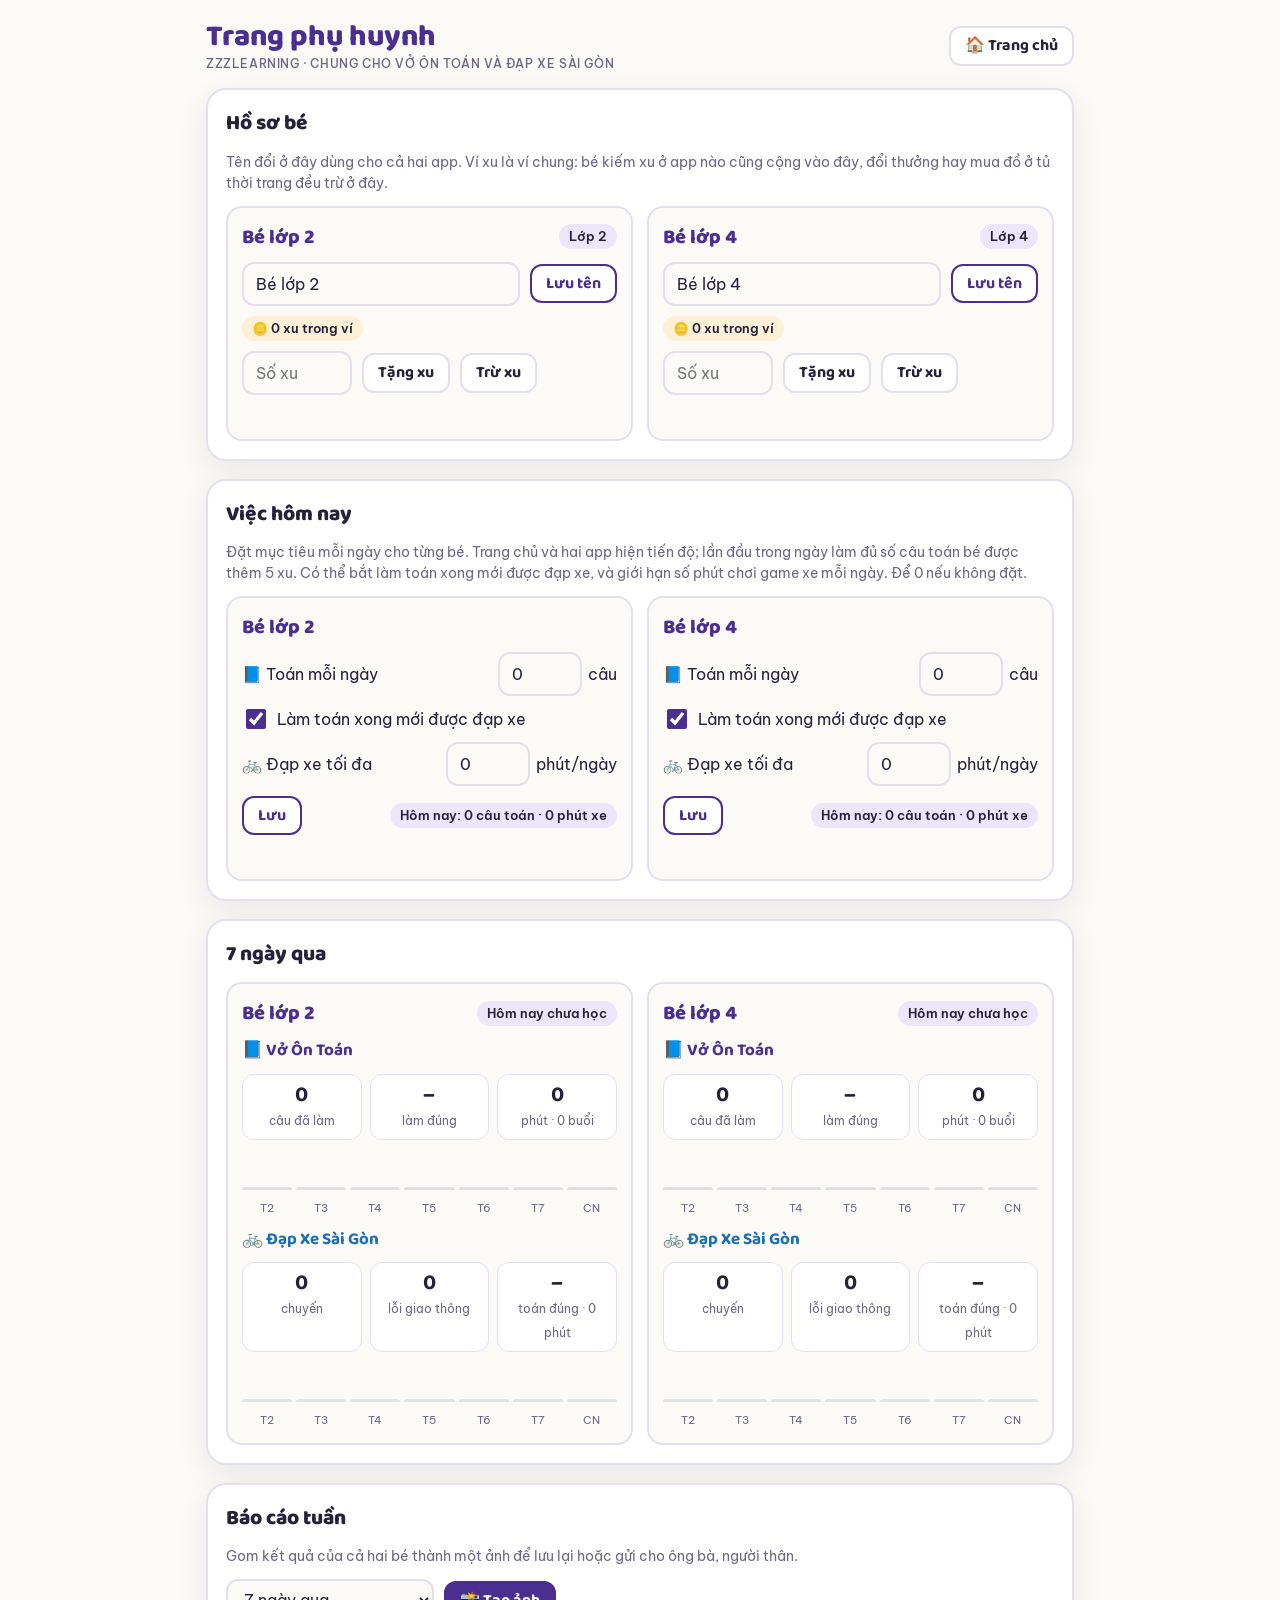
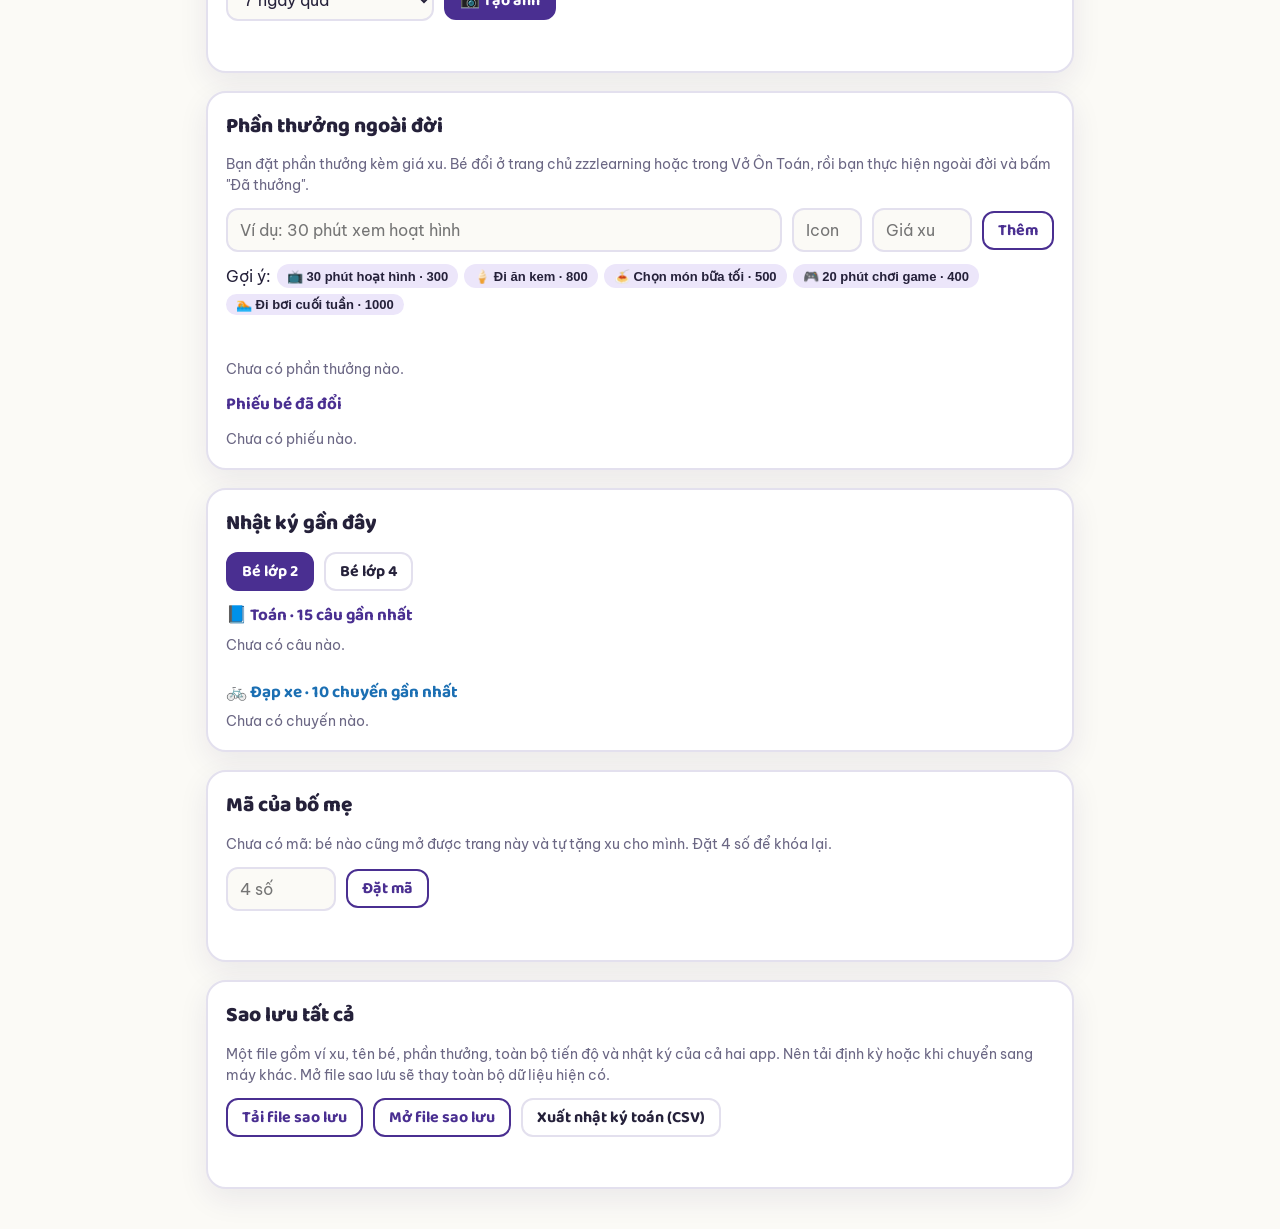
==== commit 1d76b417: "Mã của bố mẹ, việc hôm nay và báo cáo tuần cho trang phụ huynh chung - zzz.js: mã 4 số của bố mẹ (zz" ====
--- a/phuhuynh/index.html
+++ b/phuhuynh/index.html
@@ -49,7 +49,11 @@
 .btn:disabled{opacity:.5;cursor:default}
 @media (prefers-color-scheme:dark){:root:not([data-theme="light"]) .btn.primary{color:#17152a}}
 :root[data-theme="dark"] .btn.primary{color:#17152a}
-input[type=text],input[type=number]{font:inherit;color:var(--text);background:var(--paper);border:2px solid var(--line);border-radius:12px;padding:8px 12px;min-width:0}
+input[type=text],input[type=number],input[type=password],select{font:inherit;color:var(--text);background:var(--paper);border:2px solid var(--line);border-radius:12px;padding:8px 12px;min-width:0}
+[hidden]{display:none!important}
+label.row{cursor:pointer}
+input[type=checkbox]{width:20px;height:20px;accent-color:var(--ink)}
+.rp{width:100%;max-width:540px;border-radius:14px;border:2px solid var(--line);display:block}
 input:focus{outline:2px solid var(--ink);outline-offset:1px}
 .chips{display:flex;gap:6px;flex-wrap:wrap}
 .chip{background:var(--ink-soft);color:var(--text);border-radius:999px;padding:3px 10px;font-size:13px;font-weight:600;white-space:nowrap}
@@ -91,8 +95,26 @@
   </section>
 
   <section class="panel">
+    <h2>Việc hôm nay</h2>
+    <p class="note">Đặt mục tiêu mỗi ngày cho từng bé. Trang chủ và hai app hiện tiến độ; lần đầu trong ngày làm đủ số câu toán bé được thêm 5 xu. Có thể bắt làm toán xong mới được đạp xe, và giới hạn số phút chơi game xe mỗi ngày. Để 0 nếu không đặt.</p>
+    <div class="kids" id="plans"></div>
+  </section>
+
+  <section class="panel">
     <h2>7 ngày qua</h2>
     <div class="kids" id="week"></div>
+  </section>
+
+  <section class="panel">
+    <h2>Báo cáo tuần</h2>
+    <p class="note">Gom kết quả của cả hai bé thành một ảnh để lưu lại hoặc gửi cho ông bà, người thân.</p>
+    <div class="row">
+      <select id="rpRange" aria-label="Khoảng thời gian"><option value="last7">7 ngày qua</option><option value="this">Tuần này (từ thứ Hai)</option><option value="prev">Tuần trước</option></select>
+      <button class="btn primary" id="rpMake" type="button">📸 Tạo ảnh</button>
+      <button class="btn" id="rpSave" type="button" hidden>Lưu / chia sẻ ảnh</button>
+    </div>
+    <img class="rp" id="rpImg" alt="Ảnh báo cáo tuần" hidden>
+    <div class="msg" id="rpMsg" aria-live="polite"></div>
   </section>
 
   <section class="panel">
@@ -111,6 +133,13 @@
     <div class="row" id="logTabs" role="group" aria-label="Chọn bé"></div>
     <div class="scroll" id="logToan"></div>
     <div class="scroll" id="logSaigon"></div>
+  </section>
+
+  <section class="panel">
+    <h2>Mã của bố mẹ</h2>
+    <p class="note" id="pinNote"></p>
+    <div class="row"><input type="password" id="pinIn" inputmode="numeric" pattern="[0-9]*" maxlength="4" placeholder="4 số" autocomplete="off" style="width:110px"><button class="btn" id="pinSet" type="button">Đặt mã</button><button class="btn ghost" id="pinDel" type="button" hidden>Xóa mã</button></div>
+    <div class="msg" id="pinMsg" aria-live="polite"></div>
   </section>
 
   <section class="panel">
@@ -143,7 +172,7 @@
     if (!ids.size) ['k2', 'k4'].forEach(id => ids.add(id));
     return [...ids].map(id => {
       const z = ZZZ.kids().find(x => x.id === id) || {}, tp = t && t.profiles.find(x => x.id === id), sp = s && s.profiles.find(x => x.id === id);
-      return { id, name: z.name || (tp && tp.name) || (sp && sp.name) || id, grade: z.grade || (tp && tp.grade) || (sp && sp.grade) || '', tp, sp };
+      return { id, name: z.name || (tp && tp.name) || (sp && sp.name) || ({ k2: 'Bé lớp 2', k4: 'Bé lớp 4' })[id] || id, grade: z.grade || (tp && tp.grade) || (sp && sp.grade) || ({ k2: 'g2', k4: 'g4' })[id] || '', tp, sp };
     });
   }
   const gradeLabel = (g) => g === 'g2' ? 'Lớp 2' : g === 'g4' ? 'Lớp 4' : g;
@@ -185,32 +214,134 @@
     document.querySelectorAll('[data-giftsub]').forEach(b => b.onclick = () => gift(b.dataset.giftsub, -1));
   }
 
+  /* ---- việc hôm nay ---- */
+  function renderPlans() {
+    $('plans').innerHTML = kids().map(k => {
+      const pl = ZZZ.plans()[k.id] || { math: 0, mathFirst: true, rideMin: 0 }, st = ZZZ.status(k.id), t = st.today;
+      return `<div class="kid"><span class="nm">${esc(k.name)}</span>
+        <label class="row" style="justify-content:space-between"><span>📘 Toán mỗi ngày</span><span class="row" style="gap:6px"><input type="number" data-pmath="${k.id}" inputmode="numeric" min="0" max="200" value="${+pl.math || 0}" style="width:84px"> câu</span></label>
+        <label class="row" style="gap:8px"><input type="checkbox" data-pfirst="${k.id}" ${pl.mathFirst !== false ? 'checked' : ''}> Làm toán xong mới được đạp xe</label>
+        <label class="row" style="justify-content:space-between"><span>🚲 Đạp xe tối đa</span><span class="row" style="gap:6px"><input type="number" data-pride="${k.id}" inputmode="numeric" min="0" max="600" value="${+pl.rideMin || 0}" style="width:84px"> phút/ngày</span></label>
+        <div class="row" style="justify-content:space-between"><button class="btn" type="button" data-psave="${k.id}">Lưu</button><span class="chip ${st.plan ? (st.mathDone && st.plan.math > 0 ? 'green' : 'amber') : ''}">Hôm nay: ${t.answers} câu toán · ${Math.floor(t.ride / 60)} phút xe${st.plan && st.plan.math > 0 && st.mathDone ? ' · xong ✓' : ''}</span></div>
+        <div class="msg" id="pm-${k.id}"></div></div>`;
+    }).join('');
+    document.querySelectorAll('[data-psave]').forEach(b => b.onclick = () => {
+      const id = b.dataset.psave, num = (sel, max) => Math.min(max, Math.max(0, Math.round(+document.querySelector(sel).value) || 0));
+      const math = num(`[data-pmath="${id}"]`, 200), rideMin = num(`[data-pride="${id}"]`, 600), mathFirst = document.querySelector(`[data-pfirst="${id}"]`).checked;
+      ZZZ.setPlan(id, { math, mathFirst, rideMin }); renderPlans(); $('pm-' + id).textContent = math || rideMin ? 'Đã lưu. Trang chủ và hai app sẽ hiện mục tiêu này.' : 'Đã bỏ mục tiêu.';
+    });
+  }
+
+  /* ---- mã của bố mẹ ---- */
+  function renderPin() {
+    const has = ZZZ.hasPin();
+    $('pinNote').textContent = has ? 'Đã đặt mã. Mở trang phụ huynh (ở đây hay trong từng app) đều phải nhập mã; nhập đúng một lần thì nhớ tới khi đóng app. Muốn đổi: nhập mã mới rồi bấm Đổi mã.' : 'Chưa có mã: bé nào cũng mở được trang này và tự tặng xu cho mình. Đặt 4 số để khóa lại.';
+    $('pinSet').textContent = has ? 'Đổi mã' : 'Đặt mã'; $('pinDel').hidden = !has;
+  }
+  $('pinSet').onclick = () => { const v = $('pinIn').value.trim(); if (!/^\d{4}$/.test(v)) { $('pinMsg').textContent = 'Mã phải gồm đúng 4 số.'; return; } ZZZ.setPin(v); $('pinIn').value = ''; $('pinMsg').textContent = 'Đã lưu mã.'; renderPin(); };
+  $('pinDel').onclick = () => { ZZZ.setPin(null); $('pinMsg').textContent = 'Đã xóa mã. Trang phụ huynh mở tự do.'; renderPin(); };
+
+  /* ---- thống kê một khoảng ngày (7 ngày qua / tuần) dùng cho cả bảng và ảnh báo cáo ---- */
+  function statsFor(k, days) {
+    const set = new Set(days), hist = ZZZ.history();
+    const ans = events.filter(e => e.pid === k.id && e.t === 'answer' && set.has(dayKey(e.ts)));
+    const fin = events.filter(e => e.pid === k.id && e.t === 'finish' && set.has(dayKey(e.ts)));
+    const trips = ((k.sp && k.sp.trips) || []).filter(t => set.has(t.date));
+    const perDayT = days.map(d => ans.filter(e => dayKey(e.ts) === d).length), perDayS = days.map(d => trips.filter(t => t.date === d).length);
+    const pl = ZZZ.plan(k.id);
+    return { ans, fin, trips, perDayT, perDayS, ok: ans.filter(e => e.ok).length, mins: Math.round(ans.reduce((a, e) => a + (+e.secs || 0), 0) / 60),
+      viol: trips.reduce((a, t) => a + (+t.violations || 0), 0), m0: trips.reduce((a, t) => a + ((t.math || [0, 0])[0]), 0), m1: trips.reduce((a, t) => a + ((t.math || [0, 0])[1]), 0), tmins: Math.round(trips.reduce((a, t) => a + (+t.secs || 0), 0) / 60),
+      studied: days.map((d, j) => perDayT[j] > 0 || perDayS[j] > 0), goalSet: !!(pl && pl.math > 0), goalDays: days.filter(d => hist[d] && hist[d][k.id] && hist[d][k.id].bonus).length,
+      redeemed: ZZZ.rewards().redeemed.filter(x => x.pid === k.id && set.has(dayKey(x.ts))) };
+  }
+
   /* ---- 7 ngày ---- */
   function renderWeek() {
-    const days = last7(), from = Date.now() - 7 * DAY;
+    const days = last7();
     $('week').innerHTML = kids().map(k => {
-      const ans = events.filter(e => e.pid === k.id && e.t === 'answer' && e.ts >= from);
-      const fin = events.filter(e => e.pid === k.id && e.t === 'finish' && e.ts >= from);
-      const ok = ans.filter(e => e.ok).length, mins = Math.round(ans.reduce((a, e) => a + (+e.secs || 0), 0) / 60);
-      const perDayT = days.map(d => ans.filter(e => dayKey(e.ts) === d).length);
-      const trips = ((k.sp && k.sp.trips) || []).filter(t => t.date >= days[0]);
-      const perDayS = days.map(d => trips.filter(t => t.date === d).length);
-      const viol = trips.reduce((a, t) => a + (+t.violations || 0), 0), m0 = trips.reduce((a, t) => a + ((t.math || [0, 0])[0]), 0), m1 = trips.reduce((a, t) => a + ((t.math || [0, 0])[1]), 0), tmins = Math.round(trips.reduce((a, t) => a + (+t.secs || 0), 0) / 60);
-      const maxT = Math.max(1, ...perDayT), maxS = Math.max(1, ...perDayS);
-      const studiedToday = perDayT[6] > 0 || perDayS[6] > 0;
+      const s = statsFor(k, days), maxT = Math.max(1, ...s.perDayT), maxS = Math.max(1, ...s.perDayS), studiedToday = s.studied[6];
       return `<div class="kid">
         <div class="row" style="justify-content:space-between"><span class="nm">${esc(k.name)}</span><span class="chip ${studiedToday ? 'green' : ''}">${studiedToday ? 'Hôm nay đã học ✓' : 'Hôm nay chưa học'}</span></div>
         <h3>📘 Vở Ôn Toán</h3>
-        <div class="stat"><div><b>${ans.length}</b><span>câu đã làm</span></div><div><b>${ans.length ? Math.round(ok / ans.length * 100) + '%' : '–'}</b><span>làm đúng</span></div><div><b>${mins}</b><span>phút · ${fin.length} buổi</span></div></div>
-        <div class="bars" title="Số câu mỗi ngày">${perDayT.map(n => `<i style="height:${Math.max(6, n / maxT * 100)}%;opacity:${n ? .85 : .15}"></i>`).join('')}</div>
+        <div class="stat"><div><b>${s.ans.length}</b><span>câu đã làm</span></div><div><b>${s.ans.length ? Math.round(s.ok / s.ans.length * 100) + '%' : '–'}</b><span>làm đúng</span></div><div><b>${s.mins}</b><span>phút · ${s.fin.length} buổi</span></div></div>
+        <div class="bars" title="Số câu mỗi ngày">${s.perDayT.map(n => `<i style="height:${Math.max(6, n / maxT * 100)}%;opacity:${n ? .85 : .15}"></i>`).join('')}</div>
         <div class="days">${days.map(d => `<span>${WD[new Date(d + 'T12:00').getDay()]}</span>`).join('')}</div>
         <h3 style="color:var(--sky)">🚲 Đạp Xe Sài Gòn</h3>
-        <div class="stat"><div><b>${trips.length}</b><span>chuyến</span></div><div><b>${viol}</b><span>lỗi giao thông</span></div><div><b>${m1 ? m0 + '/' + m1 : '–'}</b><span>toán đúng · ${tmins} phút</span></div></div>
-        <div class="bars" title="Số chuyến mỗi ngày">${perDayS.map(n => `<i class="sky" style="height:${Math.max(6, n / maxS * 100)}%;opacity:${n ? .85 : .15}"></i>`).join('')}</div>
+        <div class="stat"><div><b>${s.trips.length}</b><span>chuyến</span></div><div><b>${s.viol}</b><span>lỗi giao thông</span></div><div><b>${s.m1 ? s.m0 + '/' + s.m1 : '–'}</b><span>toán đúng · ${s.tmins} phút</span></div></div>
+        <div class="bars" title="Số chuyến mỗi ngày">${s.perDayS.map(n => `<i class="sky" style="height:${Math.max(6, n / maxS * 100)}%;opacity:${n ? .85 : .15}"></i>`).join('')}</div>
         <div class="days">${days.map(d => `<span>${WD[new Date(d + 'T12:00').getDay()]}</span>`).join('')}</div>
+        ${s.goalSet ? `<p class="note">📅 Xong việc hôm nay: ${s.goalDays}/7 ngày</p>` : ''}
       </div>`;
     }).join('');
   }
+
+  /* ---- báo cáo tuần: vẽ ảnh 1080×1350 bằng canvas ---- */
+  const fmtDY = (d) => { const [y, m, dd] = d.split('-'); return `${dd}/${m}/${y}`; };
+  function rangeDays(kind) {
+    if (kind === 'last7') return last7();
+    const now = new Date(), dow = (now.getDay() + 6) % 7; // 0 = thứ Hai
+    const mon = new Date(now.getFullYear(), now.getMonth(), now.getDate() - dow - (kind === 'prev' ? 7 : 0));
+    return Array.from({ length: 7 }, (_, i) => dayKey(new Date(mon.getFullYear(), mon.getMonth(), mon.getDate() + i)));
+  }
+  function rr(g, x, y, w, h, r, fill, stroke) {
+    g.beginPath(); if (g.roundRect) g.roundRect(x, y, w, h, r); else g.rect(x, y, w, h);
+    if (fill) { g.fillStyle = fill; g.fill(); } if (stroke) { g.lineWidth = 3; g.strokeStyle = stroke; g.stroke(); }
+  }
+  const fitText = (g, text, maxW) => { let t = String(text); while (t.length > 2 && g.measureText(t).width > maxW) t = t.slice(0, -2) + '…'; return t; };
+  const FD = (s, w = 800) => `${w} ${s}px "Baloo 2","Be Vietnam Pro",system-ui,sans-serif`, FB = (s, w = 500) => `${w} ${s}px "Be Vietnam Pro",system-ui,sans-serif`;
+  const C = { ink: '#4a2f91', sky: '#1b6fb3', mut: '#6b6784', txt: '#25213a', line: '#e3e0ee', green: '#1d8a55', paper: '#fbfaf6' };
+  function block(g, x, y, w, title, col, stats, perDay, days) {
+    g.fillStyle = col; g.font = FD(28); g.textAlign = 'left'; g.fillText(title, x, y);
+    const bw = (w - 12 * (stats.length - 1)) / stats.length;
+    stats.forEach(([v, l], i) => { const bx = x + i * (bw + 12), by = y + 22; rr(g, bx, by, bw, 92, 16, C.paper, C.line); g.fillStyle = C.txt; g.font = FD(34); g.textAlign = 'center'; g.fillText(String(v), bx + bw / 2, by + 50); g.fillStyle = C.mut; g.font = FB(15); g.fillText(l, bx + bw / 2, by + 76); });
+    const max = Math.max(1, ...perDay), bh = 84, by0 = y + 140, cw = w / 7;
+    perDay.forEach((n, j) => { const h = Math.max(6, n / max * bh), bx = x + cw * j + cw * .22; g.globalAlpha = n ? .9 : .18; rr(g, bx, by0 + bh - h, cw * .56, h, 6, col); g.globalAlpha = 1;
+      if (n) { g.fillStyle = C.txt; g.font = FB(15, 600); g.textAlign = 'center'; g.fillText(String(n), bx + cw * .28, by0 + bh - h - 8); }
+      g.fillStyle = C.mut; g.font = FB(15); g.textAlign = 'center'; g.fillText(WD[new Date(days[j] + 'T12:00').getDay()], bx + cw * .28, by0 + bh + 24); });
+    g.textAlign = 'left';
+  }
+  async function drawReport(days) {
+    const ks = kids(), W = 1080, H = 1350, pad = 54, top = 225, colH = 1000;
+    const c = document.createElement('canvas'); c.width = W; c.height = H; const g = c.getContext('2d');
+    try { await Promise.all([FD(58), FD(40), FD(34), FD(28), FB(22), FB(20, 600), FB(15)].map(f => document.fonts.load(f))); } catch (e) { }
+    g.fillStyle = C.paper; g.fillRect(0, 0, W, H);
+    const grad = g.createLinearGradient(0, 0, W, 0); grad.addColorStop(0, C.ink); grad.addColorStop(1, C.sky); g.fillStyle = grad; g.fillRect(0, 0, W, 185);
+    g.fillStyle = '#fff'; g.font = FD(58); g.fillText('zzzlearning · Báo cáo tuần', pad, 90);
+    g.font = FB(26); g.globalAlpha = .92; g.fillText(`${fmtDY(days[0])} – ${fmtDY(days[6])}`, pad, 140); g.globalAlpha = 1;
+    const n = ks.length || 1, gap = 30, colW = (W - pad * 2 - gap * (n - 1)) / n;
+    ks.forEach((k, i) => {
+      const x = pad + i * (colW + gap), s = statsFor(k, days), ix = x + 28, iw = colW - 56; let y = top;
+      rr(g, x, y, colW, colH, 28, '#fff', C.line);
+      g.fillStyle = C.ink; g.font = FD(40); g.fillText(fitText(g, k.name, iw), ix, y + 64);
+      g.fillStyle = C.mut; g.font = FB(22); g.fillText(`${gradeLabel(k.grade)} · 🪙 ${ZZZ.coins(k.id)} xu trong ví`, ix, y + 100);
+      y += 142; g.fillStyle = C.txt; g.font = FB(20, 600); g.fillText('Ngày có học', ix, y); g.textAlign = 'right'; g.fillText(`${s.studied.filter(Boolean).length}/7 ngày`, ix + iw, y); g.textAlign = 'left';
+      const cw = iw / 7;
+      days.forEach((d, j) => { const cx = ix + cw * j + cw / 2, did = s.studied[j]; g.beginPath(); g.arc(cx, y + 40, 16, 0, Math.PI * 2); g.fillStyle = did ? C.green : C.line; g.fill();
+        if (did) { g.fillStyle = '#fff'; g.font = FB(18, 700); g.textAlign = 'center'; g.fillText('✓', cx, y + 47); }
+        g.fillStyle = C.mut; g.font = FB(15); g.textAlign = 'center'; g.fillText(WD[new Date(d + 'T12:00').getDay()], cx, y + 82); g.textAlign = 'left'; });
+      y += 132; block(g, ix, y, iw, '📘 Vở Ôn Toán', C.ink, [[s.ans.length, 'câu đã làm'], [s.ans.length ? Math.round(s.ok / s.ans.length * 100) + '%' : '–', 'làm đúng'], [s.mins, 'phút'], [s.fin.length, 'buổi']], s.perDayT, days);
+      y += 296; block(g, ix, y, iw, '🚲 Đạp Xe Sài Gòn', C.sky, [[s.trips.length, 'chuyến'], [s.viol, 'lỗi giao thông'], [s.m1 ? `${s.m0}/${s.m1}` : '–', 'toán đúng'], [s.tmins, 'phút']], s.perDayS, days);
+      y += 296; g.fillStyle = C.txt; g.font = FB(19, 600);
+      const lines = [];
+      if (s.goalSet) lines.push(`📅 Xong việc hôm nay: ${s.goalDays}/7 ngày`);
+      if (k.tp) lines.push(`🔥 Chuỗi ${+k.tp.streak || 0} ngày · ✨ ${+k.tp.xp || 0} XP`);
+      if (s.redeemed.length) lines.push(`🎁 Đã đổi: ${s.redeemed.map(r => r.title).join(', ')}`);
+      lines.slice(0, 3).forEach((l, j) => g.fillText(fitText(g, l, iw), ix, y + j * 32));
+    });
+    g.fillStyle = C.mut; g.font = FB(17); g.textAlign = 'center'; g.fillText(`Tạo ngày ${new Date().toLocaleDateString('vi-VN')} · zzzlearning`, W / 2, H - 42); g.textAlign = 'left';
+    return c;
+  }
+  let rpBlob = null, rpName = '';
+  $('rpMake').onclick = async () => {
+    $('rpMsg').textContent = 'Đang vẽ…';
+    try {
+      const days = rangeDays($('rpRange').value); const c = await drawReport(days);
+      rpBlob = await new Promise(res => c.toBlob(res, 'image/png')); rpName = `zzzlearning-tuan-${days[0]}.png`;
+      const img = $('rpImg'); if (img.src) URL.revokeObjectURL(img.src); img.src = URL.createObjectURL(rpBlob); img.hidden = false; $('rpSave').hidden = false;
+      $('rpMsg').textContent = 'Xong. Bấm "Lưu / chia sẻ ảnh", hoặc giữ ngón tay trên ảnh để lưu.';
+    } catch (e) { $('rpMsg').textContent = 'Không vẽ được ảnh trên máy này.'; }
+  };
+  $('rpSave').onclick = () => { if (rpBlob) saveBlob(rpName, rpBlob); };
 
   /* ---- phần thưởng ---- */
   const SUG = [['📺', '30 phút hoạt hình', 300], ['🍦', 'Đi ăn kem', 800], ['🍝', 'Chọn món bữa tối', 500], ['🎮', '20 phút chơi game', 400], ['🏊', 'Đi bơi cuối tuần', 1000]];
@@ -240,15 +371,16 @@
   }
 
   /* ---- sao lưu ---- */
-  async function saveFile(name, text, type) {
-    const blob = new Blob([text], { type });
+  async function saveFile(name, text, type) { return saveBlob(name, new Blob([text], { type })); }
+  async function saveBlob(name, blob) {
+    const type = blob.type;
     try { const file = new File([blob], name, { type }); if (navigator.canShare && navigator.canShare({ files: [file] }) && matchMedia('(pointer:coarse)').matches) { await navigator.share({ files: [file], title: name }); return; } } catch (e) { if (e && e.name === 'AbortError') return; }
     const a = document.createElement('a'); a.href = URL.createObjectURL(blob); a.download = name; document.body.appendChild(a); a.click(); setTimeout(() => { URL.revokeObjectURL(a.href); a.remove(); }, 1000);
   }
   const stamp = () => dayKey(Date.now());
   $('dlAll').onclick = async () => {
     const evs = await toanEvents();
-    const data = { app: 'zzzlearning', v: 1, exported: new Date().toISOString(), zzz: { wallet: load(ZZZ.KEYS.wallet), kids: load(ZZZ.KEYS.kids), rewards: load(ZZZ.KEYS.rewards) }, toan: { state: toan(), events: evs }, saigon: { state: saigon() } };
+    const data = { app: 'zzzlearning', v: 1, exported: new Date().toISOString(), zzz: { wallet: load(ZZZ.KEYS.wallet), kids: load(ZZZ.KEYS.kids), rewards: load(ZZZ.KEYS.rewards), plan: load(ZZZ.KEYS.plan), today: load(ZZZ.KEYS.today), pin: load(ZZZ.KEYS.pin) }, toan: { state: toan(), events: evs }, saigon: { state: saigon() } };
     await saveFile(`zzzlearning-${stamp()}.json`, JSON.stringify(data), 'application/json');
     $('bkMsg').textContent = `Đã tạo file sao lưu (${evs.length} dòng nhật ký toán).`;
   };
@@ -257,7 +389,7 @@
     try {
       const o = JSON.parse(await f.text());
       if (o && o.app === 'zzzlearning' && o.zzz) {
-        for (const [k, v] of [[ZZZ.KEYS.wallet, o.zzz.wallet], [ZZZ.KEYS.kids, o.zzz.kids], [ZZZ.KEYS.rewards, o.zzz.rewards]]) { if (v == null) localStorage.removeItem(k); else localStorage.setItem(k, JSON.stringify(v)); }
+        for (const [k, v] of [[ZZZ.KEYS.wallet, o.zzz.wallet], [ZZZ.KEYS.kids, o.zzz.kids], [ZZZ.KEYS.rewards, o.zzz.rewards], [ZZZ.KEYS.plan, o.zzz.plan], [ZZZ.KEYS.today, o.zzz.today], [ZZZ.KEYS.pin, o.zzz.pin]]) { if (v == null) localStorage.removeItem(k); else localStorage.setItem(k, JSON.stringify(v)); }
         if (o.toan && o.toan.state && o.toan.state.profiles) { localStorage.setItem(ZZZ.APP_KEYS.toan, JSON.stringify(o.toan.state)); await putToanKV('state', o.toan.state); if (Array.isArray(o.toan.events)) await replaceToanEvents(o.toan.events); }
         if (o.saigon && o.saigon.state && o.saigon.state.profiles) localStorage.setItem(ZZZ.APP_KEYS.saigon, JSON.stringify(o.saigon.state));
       } else if (o && (o.app === 'vo-on-toan' || (o.state && o.state.profiles) || (o.profiles && o.profiles[0] && o.profiles[0].skills))) { // file sao lưu riêng của Vở Ôn Toán
@@ -276,8 +408,11 @@
     $('bkMsg').textContent = `Đã xuất ${rows.length} câu trả lời.`;
   };
 
-  function renderAll() { renderKids(); renderWeek(); renderRewards(); renderLog(); }
-  (async () => { renderAll(); events = await toanEvents(); renderWeek(); renderLog(); })();
+  function renderAll() { renderKids(); renderPlans(); renderWeek(); renderRewards(); renderLog(); renderPin(); }
+  const wrap = document.querySelector('.wrap');
+  if (new URLSearchParams(location.search).get('pin') === 'xoa' && ZZZ.hasPin() && confirm('Xóa mã của bố mẹ? Trang phụ huynh sẽ mở tự do cho tới khi đặt mã mới.')) { ZZZ.setPin(null); history.replaceState(null, '', location.pathname); }
+  wrap.style.visibility = ZZZ.pinOk() ? '' : 'hidden';
+  ZZZ.gate(async () => { wrap.style.visibility = ''; renderAll(); events = await toanEvents(); renderWeek(); renderLog(); }, () => { location.href = '../'; });
   if ('serviceWorker' in navigator && /^https?:$/.test(location.protocol)) window.addEventListener('load', () => navigator.serviceWorker.register('../sw.js').catch(() => {}));
 })();
 </script>
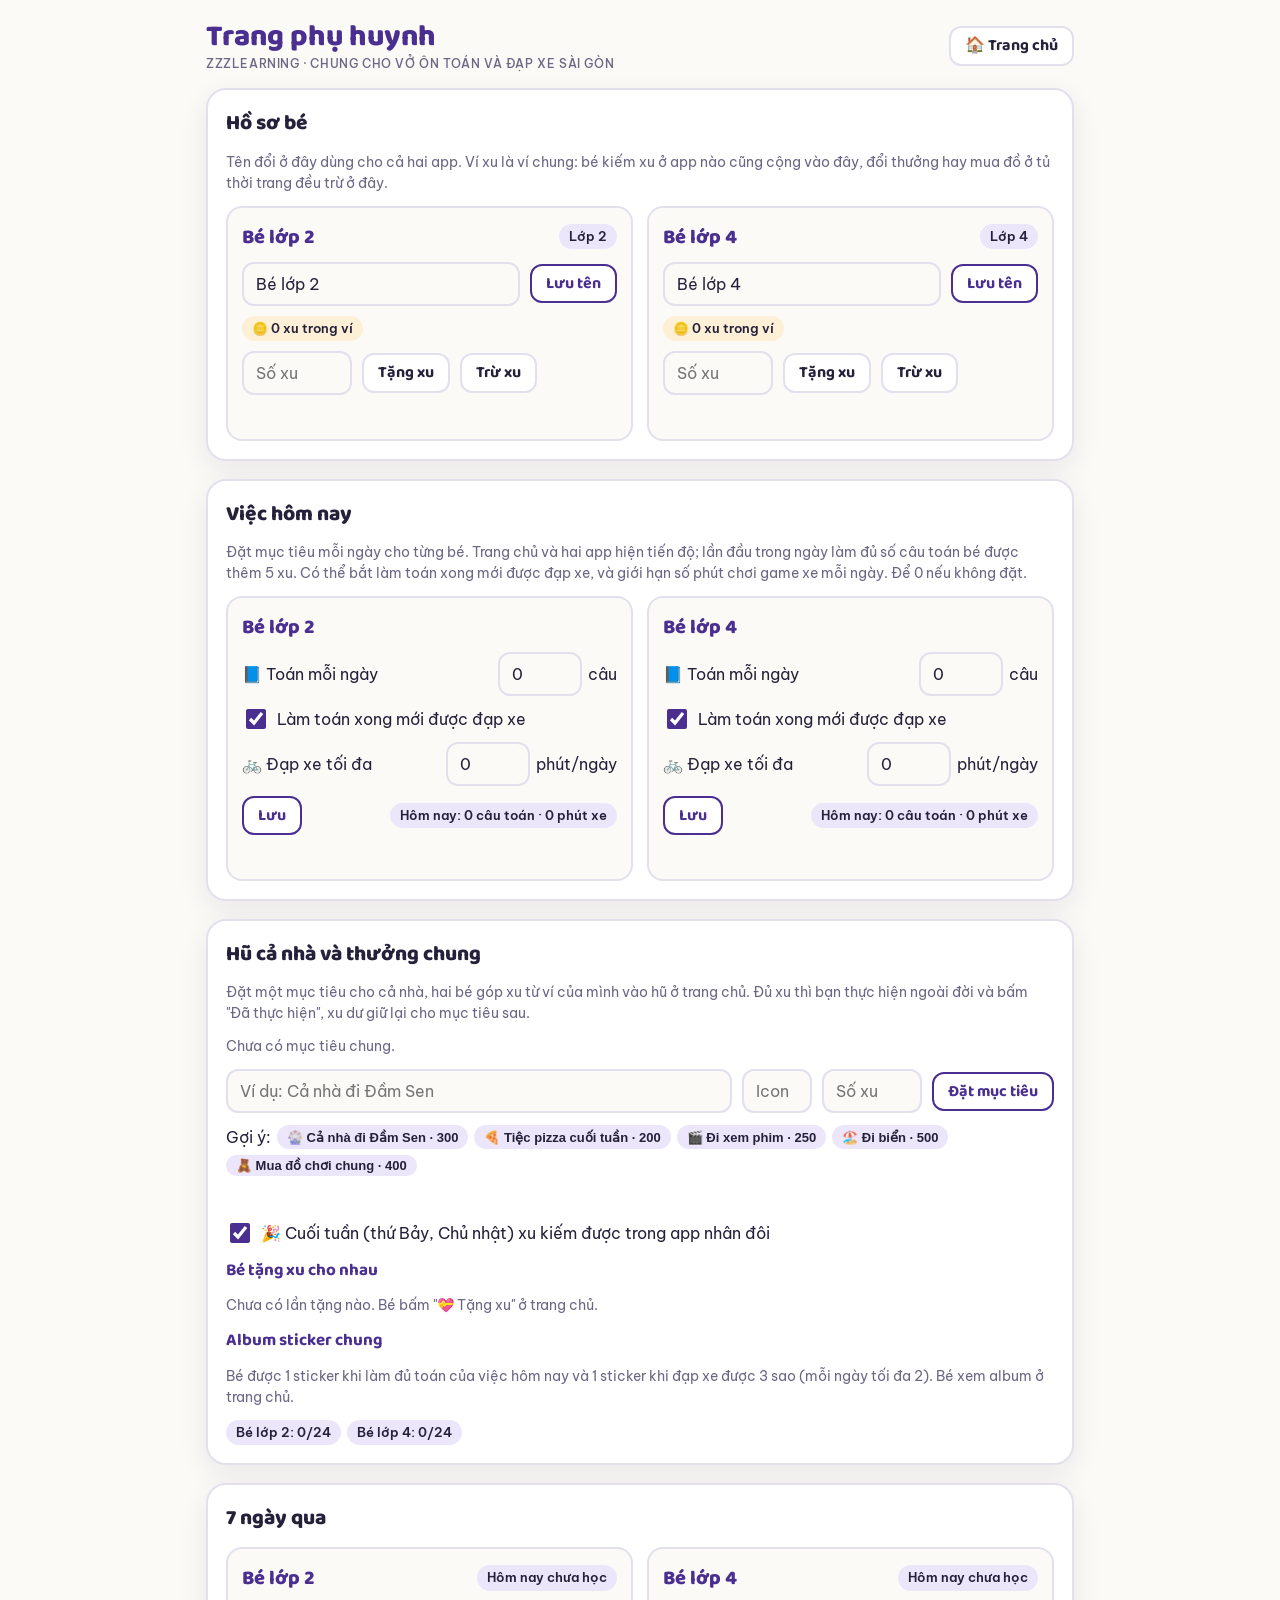
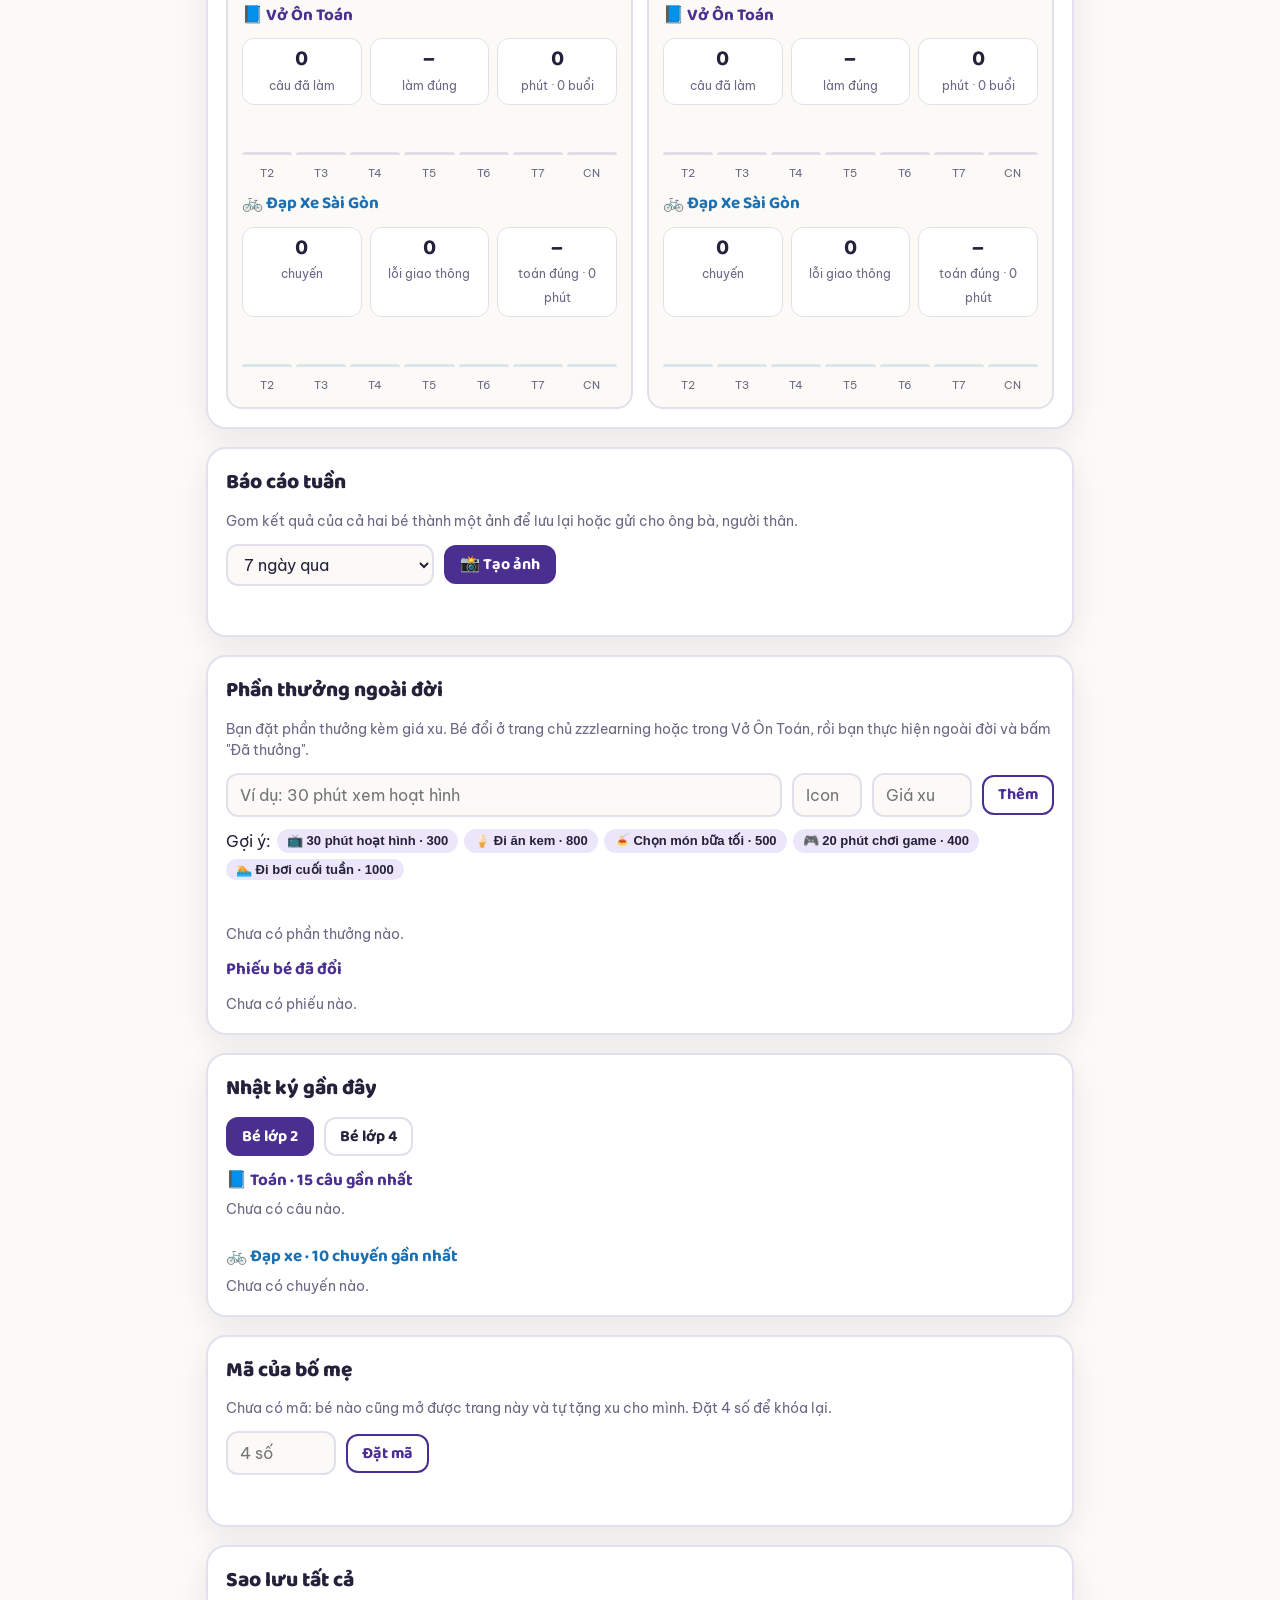
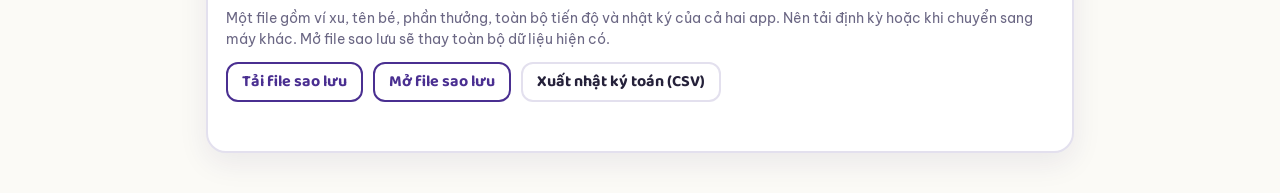
==== commit 1e42dcf8: "Hũ cả nhà, tặng xu cho nhau, album sticker và cuối tuần nhân đôi xu - zzz.js: hũ cả nhà (zzz-family:" ====
--- a/phuhuynh/index.html
+++ b/phuhuynh/index.html
@@ -101,6 +101,21 @@
   </section>
 
   <section class="panel">
+    <h2>Hũ cả nhà và thưởng chung</h2>
+    <p class="note">Đặt một mục tiêu cho cả nhà, hai bé góp xu từ ví của mình vào hũ ở trang chủ. Đủ xu thì bạn thực hiện ngoài đời và bấm "Đã thực hiện", xu dư giữ lại cho mục tiêu sau.</p>
+    <div id="famBox"></div>
+    <div class="row"><input type="text" id="fgTitle" placeholder="Ví dụ: Cả nhà đi Đầm Sen" style="flex:2 1 220px"><input type="text" id="fgEm" placeholder="Icon" maxlength="2" style="flex:0 0 70px"><input type="number" id="fgCost" inputmode="numeric" min="1" placeholder="Số xu" style="flex:0 0 100px"><button class="btn" id="fgSet" type="button">Đặt mục tiêu</button></div>
+    <div class="chips" id="fgSug"></div>
+    <div class="msg" id="fgMsg" aria-live="polite"></div>
+    <label class="row" style="gap:8px"><input type="checkbox" id="wkX2"> 🎉 Cuối tuần (thứ Bảy, Chủ nhật) xu kiếm được trong app nhân đôi</label>
+    <h3>Bé tặng xu cho nhau</h3>
+    <div class="list" id="giftList"></div>
+    <h3>Album sticker chung</h3>
+    <p class="note">Bé được 1 sticker khi làm đủ toán của việc hôm nay và 1 sticker khi đạp xe được 3 sao (mỗi ngày tối đa 2). Bé xem album ở trang chủ.</p>
+    <div class="chips" id="stkRow"></div>
+  </section>
+
+  <section class="panel">
     <h2>7 ngày qua</h2>
     <div class="kids" id="week"></div>
   </section>
@@ -231,6 +246,27 @@
       ZZZ.setPlan(id, { math, mathFirst, rideMin }); renderPlans(); $('pm-' + id).textContent = math || rideMin ? 'Đã lưu. Trang chủ và hai app sẽ hiện mục tiêu này.' : 'Đã bỏ mục tiêu.';
     });
   }
+
+  /* ---- hũ cả nhà, tặng xu, sticker, cuối tuần ---- */
+  const FSUG = [['🎡', 'Cả nhà đi Đầm Sen', 300], ['🍕', 'Tiệc pizza cuối tuần', 200], ['🎬', 'Đi xem phim', 250], ['🏖️', 'Đi biển', 500], ['🧸', 'Mua đồ chơi chung', 400]];
+  function renderFamily() {
+    const f = ZZZ.family(), g = f.goal, names = Object.fromEntries(kids().map(k => [k.id, k.name]));
+    $('famBox').innerHTML = (g ? `<div class="kid"><div class="row" style="justify-content:space-between"><span class="nm">${esc(g.em)} ${esc(g.title)}</span><span class="chip amber">🪙 ${f.jar}/${g.target} xu</span></div>
+        <div class="note">Góp: ${Object.keys(f.contrib).length ? Object.entries(f.contrib).map(([pid, n]) => `${esc(names[pid] || pid)} ${n}`).join(' · ') : 'chưa bé nào góp'}</div>
+        <div class="row">${f.jar >= g.target ? '<button class="btn primary" id="fgDone" type="button">Đã thực hiện 🎉</button>' : '<span class="chip">Chưa đủ xu</span>'}<button class="btn ghost" id="fgClear" type="button">Bỏ mục tiêu</button></div></div>`
+      : `<p class="note">Chưa có mục tiêu chung.${f.jar ? ` Trong hũ còn ${f.jar} xu.` : ''}</p>`)
+      + (f.history.length ? `<div class="list">${f.history.slice(0, 5).map(h => `<div><span>${esc(h.em)} ${esc(h.title)} · ${h.target} xu</span><span class="chip green">Đã làm ${new Date(h.doneTs).toLocaleDateString('vi-VN')}</span></div>`).join('')}</div>` : '');
+    $('fgSug').innerHTML = 'Gợi ý: ' + FSUG.map(([em, t, c]) => `<button type="button" class="chip" data-fsug="${em}|${esc(t)}|${c}" style="border:0;cursor:pointer">${em} ${esc(t)} · ${c}</button>`).join('');
+    document.querySelectorAll('[data-fsug]').forEach(b => b.onclick = () => { const [em, t, c] = b.dataset.fsug.split('|'); $('fgEm').value = em; $('fgTitle').value = t; $('fgCost').value = c; });
+    const done = $('fgDone'); if (done) done.onclick = () => { const d = ZZZ.completeGoal(); $('fgMsg').textContent = d ? `Đã xong "${d.title}". Đặt mục tiêu mới nhé!` : ''; renderFamily(); };
+    const clr = $('fgClear'); if (clr) clr.onclick = () => { if (confirm('Bỏ mục tiêu này? Xu trong hũ vẫn giữ lại.')) { ZZZ.clearGoal(); renderFamily(); } };
+    $('wkX2').checked = ZZZ.settings().weekendX2 !== false;
+    const gifts = ZZZ.gifts().slice(0, 10);
+    $('giftList').innerHTML = gifts.length ? gifts.map(x => `<div><span>💝 <b>${esc(names[x.from] || x.from)}</b> tặng <b>${esc(names[x.to] || x.to)}</b> ${x.n} xu</span><span class="note" style="display:inline">${new Date(x.ts).toLocaleString('vi-VN', { hour: '2-digit', minute: '2-digit', day: '2-digit', month: '2-digit' })}</span></div>`).join('') : '<p class="note">Chưa có lần tặng nào. Bé bấm "💝 Tặng xu" ở trang chủ.</p>';
+    $('stkRow').innerHTML = kids().map(k => `<span class="chip">${esc(k.name)}: ${ZZZ.stickers(k.id).length}/${ZZZ.STICKERS.length}</span>`).join('');
+  }
+  $('fgSet').onclick = () => { const t = $('fgTitle').value.trim(), c = parseInt($('fgCost').value, 10), em = $('fgEm').value.trim(); if (!t || !(c > 0)) { $('fgMsg').textContent = 'Cần tên mục tiêu và số xu lớn hơn 0.'; return; } ZZZ.setGoal(t, em, c); $('fgTitle').value = ''; $('fgCost').value = ''; $('fgEm').value = ''; $('fgMsg').textContent = 'Đã đặt mục tiêu, hai bé thấy hũ ở trang chủ.'; renderFamily(); };
+  $('wkX2').onchange = () => { ZZZ.setSetting('weekendX2', $('wkX2').checked); };
 
   /* ---- mã của bố mẹ ---- */
   function renderPin() {
@@ -326,7 +362,8 @@
       if (s.goalSet) lines.push(`📅 Xong việc hôm nay: ${s.goalDays}/7 ngày`);
       if (k.tp) lines.push(`🔥 Chuỗi ${+k.tp.streak || 0} ngày · ✨ ${+k.tp.xp || 0} XP`);
       if (s.redeemed.length) lines.push(`🎁 Đã đổi: ${s.redeemed.map(r => r.title).join(', ')}`);
-      lines.slice(0, 3).forEach((l, j) => g.fillText(fitText(g, l, iw), ix, y + j * 32));
+      const nst = ZZZ.stickers(k.id).length; if (nst) lines.push(`📒 Album: ${nst}/${ZZZ.STICKERS.length} sticker`);
+      lines.slice(0, 4).forEach((l, j) => g.fillText(fitText(g, l, iw), ix, y + j * 32));
     });
     g.fillStyle = C.mut; g.font = FB(17); g.textAlign = 'center'; g.fillText(`Tạo ngày ${new Date().toLocaleDateString('vi-VN')} · zzzlearning`, W / 2, H - 42); g.textAlign = 'left';
     return c;
@@ -380,7 +417,7 @@
   const stamp = () => dayKey(Date.now());
   $('dlAll').onclick = async () => {
     const evs = await toanEvents();
-    const data = { app: 'zzzlearning', v: 1, exported: new Date().toISOString(), zzz: { wallet: load(ZZZ.KEYS.wallet), kids: load(ZZZ.KEYS.kids), rewards: load(ZZZ.KEYS.rewards), plan: load(ZZZ.KEYS.plan), today: load(ZZZ.KEYS.today), pin: load(ZZZ.KEYS.pin) }, toan: { state: toan(), events: evs }, saigon: { state: saigon() } };
+    const data = { app: 'zzzlearning', v: 1, exported: new Date().toISOString(), zzz: { wallet: load(ZZZ.KEYS.wallet), kids: load(ZZZ.KEYS.kids), rewards: load(ZZZ.KEYS.rewards), plan: load(ZZZ.KEYS.plan), today: load(ZZZ.KEYS.today), pin: load(ZZZ.KEYS.pin), family: load(ZZZ.KEYS.family), gifts: load(ZZZ.KEYS.gifts), stickers: load(ZZZ.KEYS.stickers), settings: load(ZZZ.KEYS.settings) }, toan: { state: toan(), events: evs }, saigon: { state: saigon() } };
     await saveFile(`zzzlearning-${stamp()}.json`, JSON.stringify(data), 'application/json');
     $('bkMsg').textContent = `Đã tạo file sao lưu (${evs.length} dòng nhật ký toán).`;
   };
@@ -389,7 +426,7 @@
     try {
       const o = JSON.parse(await f.text());
       if (o && o.app === 'zzzlearning' && o.zzz) {
-        for (const [k, v] of [[ZZZ.KEYS.wallet, o.zzz.wallet], [ZZZ.KEYS.kids, o.zzz.kids], [ZZZ.KEYS.rewards, o.zzz.rewards], [ZZZ.KEYS.plan, o.zzz.plan], [ZZZ.KEYS.today, o.zzz.today], [ZZZ.KEYS.pin, o.zzz.pin]]) { if (v == null) localStorage.removeItem(k); else localStorage.setItem(k, JSON.stringify(v)); }
+        for (const [k, v] of [[ZZZ.KEYS.wallet, o.zzz.wallet], [ZZZ.KEYS.kids, o.zzz.kids], [ZZZ.KEYS.rewards, o.zzz.rewards], [ZZZ.KEYS.plan, o.zzz.plan], [ZZZ.KEYS.today, o.zzz.today], [ZZZ.KEYS.pin, o.zzz.pin], [ZZZ.KEYS.family, o.zzz.family], [ZZZ.KEYS.gifts, o.zzz.gifts], [ZZZ.KEYS.stickers, o.zzz.stickers], [ZZZ.KEYS.settings, o.zzz.settings]]) { if (v == null) localStorage.removeItem(k); else localStorage.setItem(k, JSON.stringify(v)); }
         if (o.toan && o.toan.state && o.toan.state.profiles) { localStorage.setItem(ZZZ.APP_KEYS.toan, JSON.stringify(o.toan.state)); await putToanKV('state', o.toan.state); if (Array.isArray(o.toan.events)) await replaceToanEvents(o.toan.events); }
         if (o.saigon && o.saigon.state && o.saigon.state.profiles) localStorage.setItem(ZZZ.APP_KEYS.saigon, JSON.stringify(o.saigon.state));
       } else if (o && (o.app === 'vo-on-toan' || (o.state && o.state.profiles) || (o.profiles && o.profiles[0] && o.profiles[0].skills))) { // file sao lưu riêng của Vở Ôn Toán
@@ -408,7 +445,7 @@
     $('bkMsg').textContent = `Đã xuất ${rows.length} câu trả lời.`;
   };
 
-  function renderAll() { renderKids(); renderPlans(); renderWeek(); renderRewards(); renderLog(); renderPin(); }
+  function renderAll() { renderKids(); renderPlans(); renderFamily(); renderWeek(); renderRewards(); renderLog(); renderPin(); }
   const wrap = document.querySelector('.wrap');
   if (new URLSearchParams(location.search).get('pin') === 'xoa' && ZZZ.hasPin() && confirm('Xóa mã của bố mẹ? Trang phụ huynh sẽ mở tự do cho tới khi đặt mã mới.')) { ZZZ.setPin(null); history.replaceState(null, '', location.pathname); }
   wrap.style.visibility = ZZZ.pinOk() ? '' : 'hidden';
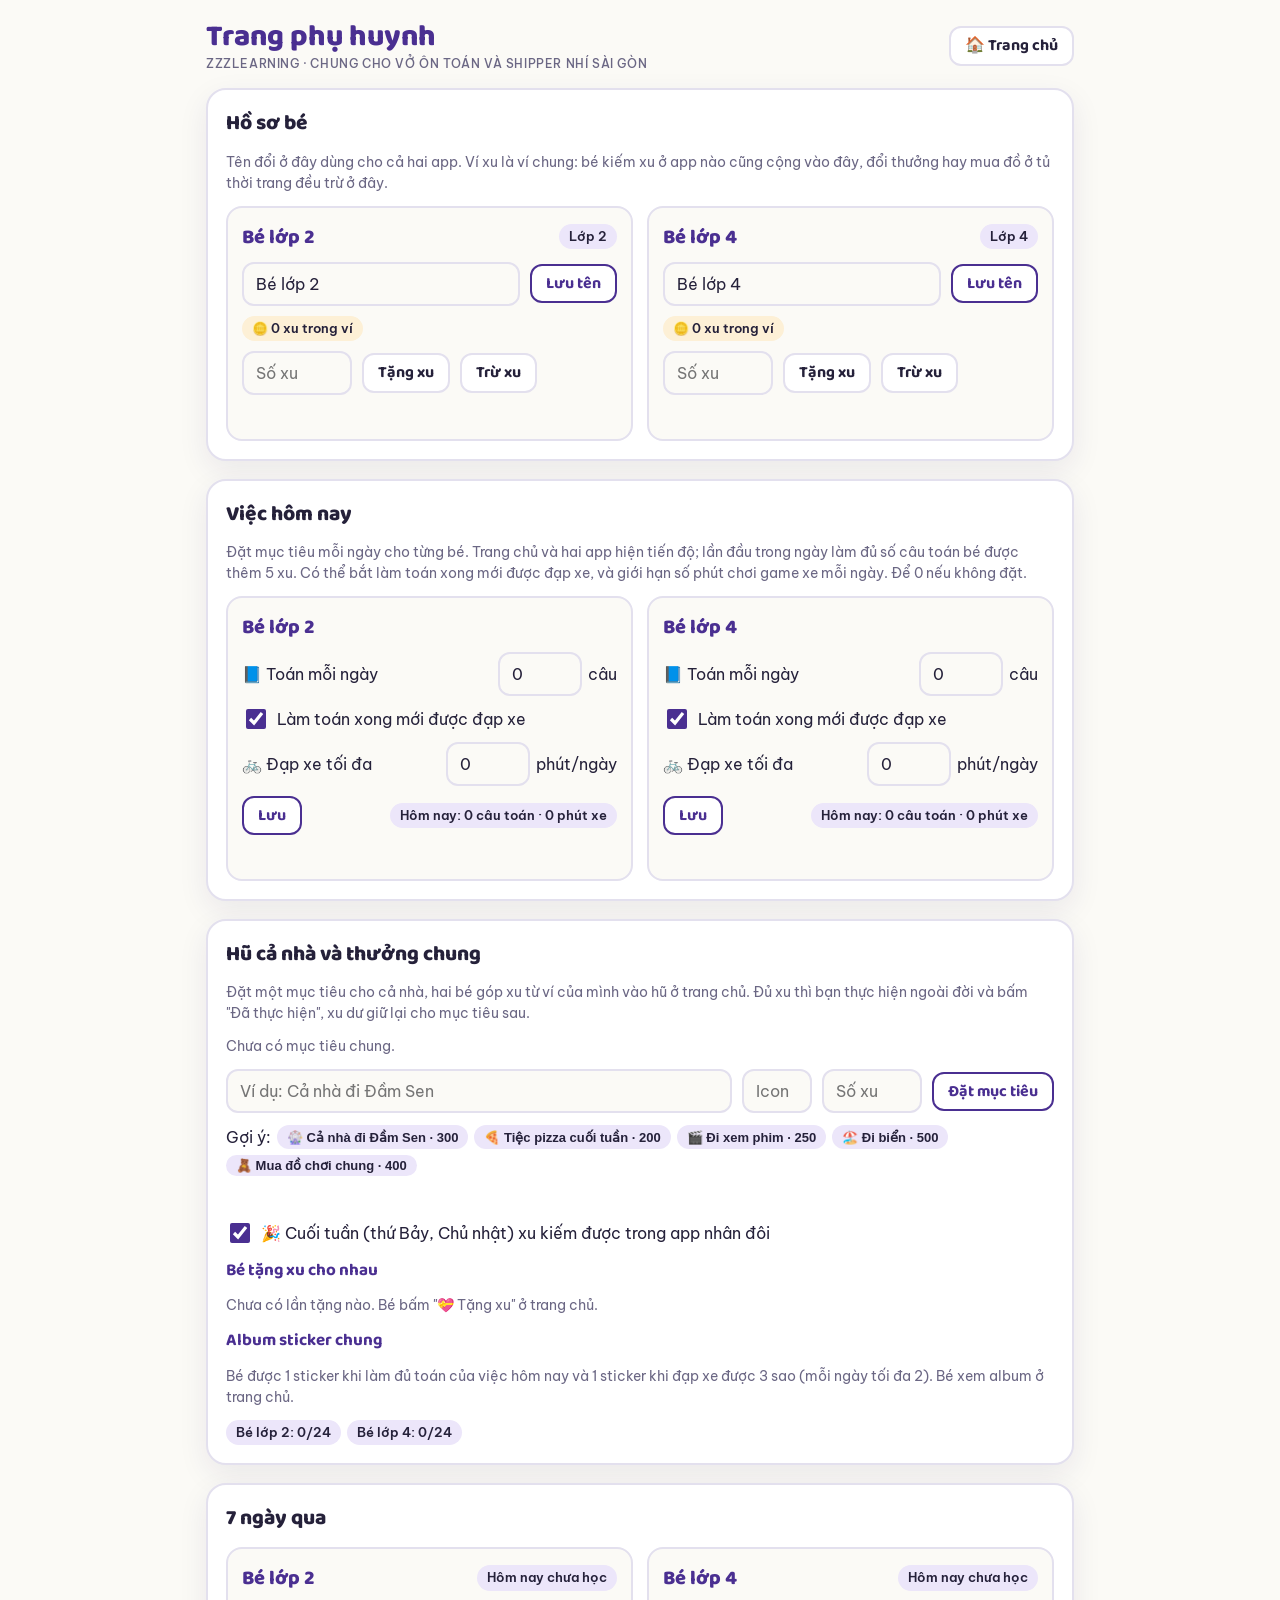
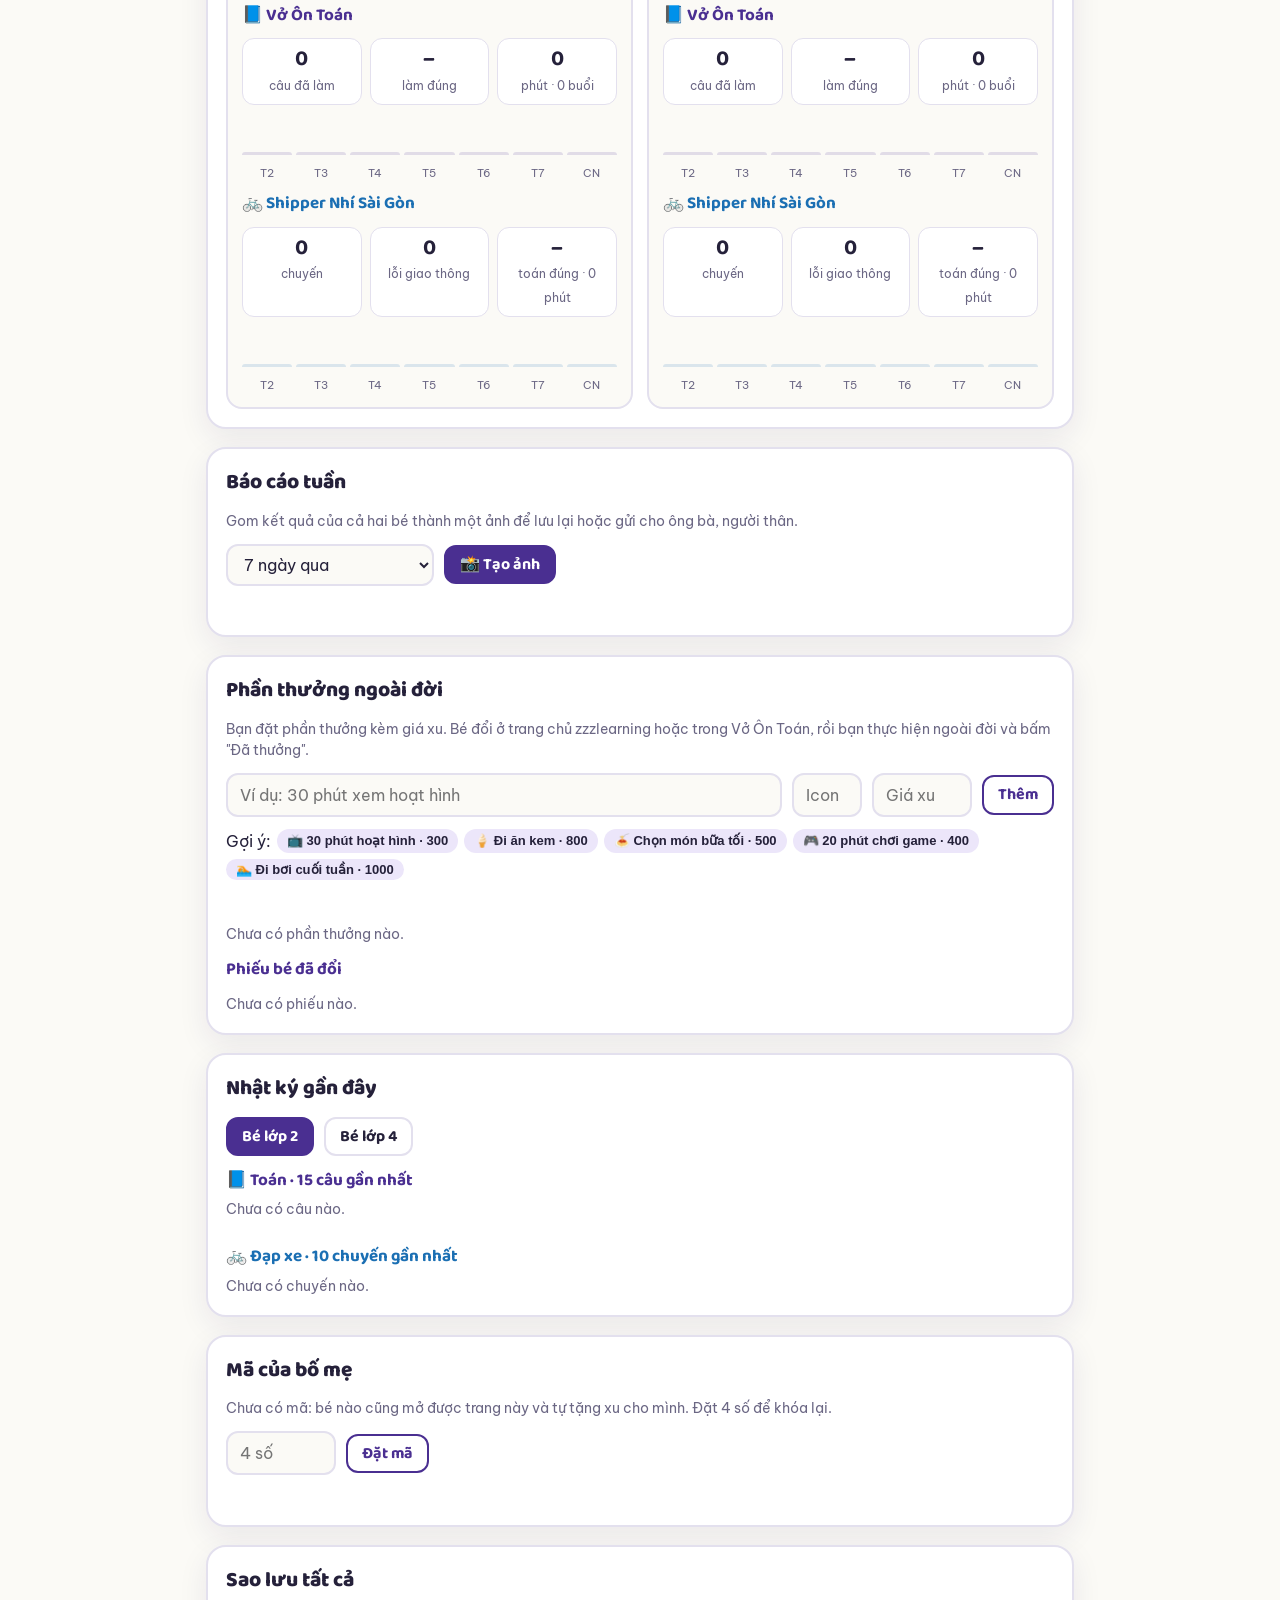
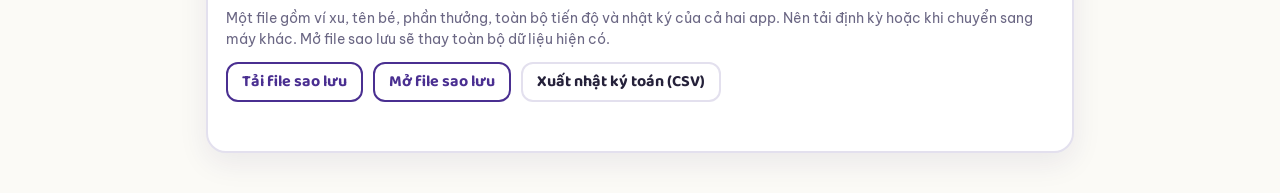
==== commit 30af4860: "Đổi tên game Đạp Xe Sài Gòn thành Shipper Nhí Sài Gòn Tên mới hiện ở tiêu đề và đầu trang game, mani" ====
--- a/phuhuynh/index.html
+++ b/phuhuynh/index.html
@@ -84,7 +84,7 @@
 <body>
 <div class="wrap">
   <header>
-    <h1>Trang phụ huynh<small>zzzlearning · chung cho Vở Ôn Toán và Đạp Xe Sài Gòn</small></h1>
+    <h1>Trang phụ huynh<small>zzzlearning · chung cho Vở Ôn Toán và Shipper Nhí Sài Gòn</small></h1>
     <div class="row"><a class="btn ghost" href="../">🏠 Trang chủ</a></div>
   </header>
 
@@ -302,7 +302,7 @@
         <div class="stat"><div><b>${s.ans.length}</b><span>câu đã làm</span></div><div><b>${s.ans.length ? Math.round(s.ok / s.ans.length * 100) + '%' : '–'}</b><span>làm đúng</span></div><div><b>${s.mins}</b><span>phút · ${s.fin.length} buổi</span></div></div>
         <div class="bars" title="Số câu mỗi ngày">${s.perDayT.map(n => `<i style="height:${Math.max(6, n / maxT * 100)}%;opacity:${n ? .85 : .15}"></i>`).join('')}</div>
         <div class="days">${days.map(d => `<span>${WD[new Date(d + 'T12:00').getDay()]}</span>`).join('')}</div>
-        <h3 style="color:var(--sky)">🚲 Đạp Xe Sài Gòn</h3>
+        <h3 style="color:var(--sky)">🚲 Shipper Nhí Sài Gòn</h3>
         <div class="stat"><div><b>${s.trips.length}</b><span>chuyến</span></div><div><b>${s.viol}</b><span>lỗi giao thông</span></div><div><b>${s.m1 ? s.m0 + '/' + s.m1 : '–'}</b><span>toán đúng · ${s.tmins} phút</span></div></div>
         <div class="bars" title="Số chuyến mỗi ngày">${s.perDayS.map(n => `<i class="sky" style="height:${Math.max(6, n / maxS * 100)}%;opacity:${n ? .85 : .15}"></i>`).join('')}</div>
         <div class="days">${days.map(d => `<span>${WD[new Date(d + 'T12:00').getDay()]}</span>`).join('')}</div>
@@ -356,7 +356,7 @@
         if (did) { g.fillStyle = '#fff'; g.font = FB(18, 700); g.textAlign = 'center'; g.fillText('✓', cx, y + 47); }
         g.fillStyle = C.mut; g.font = FB(15); g.textAlign = 'center'; g.fillText(WD[new Date(d + 'T12:00').getDay()], cx, y + 82); g.textAlign = 'left'; });
       y += 132; block(g, ix, y, iw, '📘 Vở Ôn Toán', C.ink, [[s.ans.length, 'câu đã làm'], [s.ans.length ? Math.round(s.ok / s.ans.length * 100) + '%' : '–', 'làm đúng'], [s.mins, 'phút'], [s.fin.length, 'buổi']], s.perDayT, days);
-      y += 296; block(g, ix, y, iw, '🚲 Đạp Xe Sài Gòn', C.sky, [[s.trips.length, 'chuyến'], [s.viol, 'lỗi giao thông'], [s.m1 ? `${s.m0}/${s.m1}` : '–', 'toán đúng'], [s.tmins, 'phút']], s.perDayS, days);
+      y += 296; block(g, ix, y, iw, '🚲 Shipper Nhí Sài Gòn', C.sky, [[s.trips.length, 'chuyến'], [s.viol, 'lỗi giao thông'], [s.m1 ? `${s.m0}/${s.m1}` : '–', 'toán đúng'], [s.tmins, 'phút']], s.perDayS, days);
       y += 296; g.fillStyle = C.txt; g.font = FB(19, 600);
       const lines = [];
       if (s.goalSet) lines.push(`📅 Xong việc hôm nay: ${s.goalDays}/7 ngày`);
@@ -431,7 +431,7 @@
         if (o.saigon && o.saigon.state && o.saigon.state.profiles) localStorage.setItem(ZZZ.APP_KEYS.saigon, JSON.stringify(o.saigon.state));
       } else if (o && (o.app === 'vo-on-toan' || (o.state && o.state.profiles) || (o.profiles && o.profiles[0] && o.profiles[0].skills))) { // file sao lưu riêng của Vở Ôn Toán
         const st = o.state || o; localStorage.setItem(ZZZ.APP_KEYS.toan, JSON.stringify(st)); await putToanKV('state', st); if (Array.isArray(o.events)) await replaceToanEvents(o.events);
-      } else if (o && o.profiles && o.profiles[0] && o.profiles[0].trips) { // file sao lưu riêng của Đạp Xe Sài Gòn
+      } else if (o && o.profiles && o.profiles[0] && o.profiles[0].trips) { // file sao lưu riêng của Shipper Nhí Sài Gòn
         localStorage.setItem(ZZZ.APP_KEYS.saigon, JSON.stringify(o));
       } else throw 0;
       $('bkMsg').textContent = 'Đã khôi phục dữ liệu từ file.'; events = await toanEvents(); renderAll();
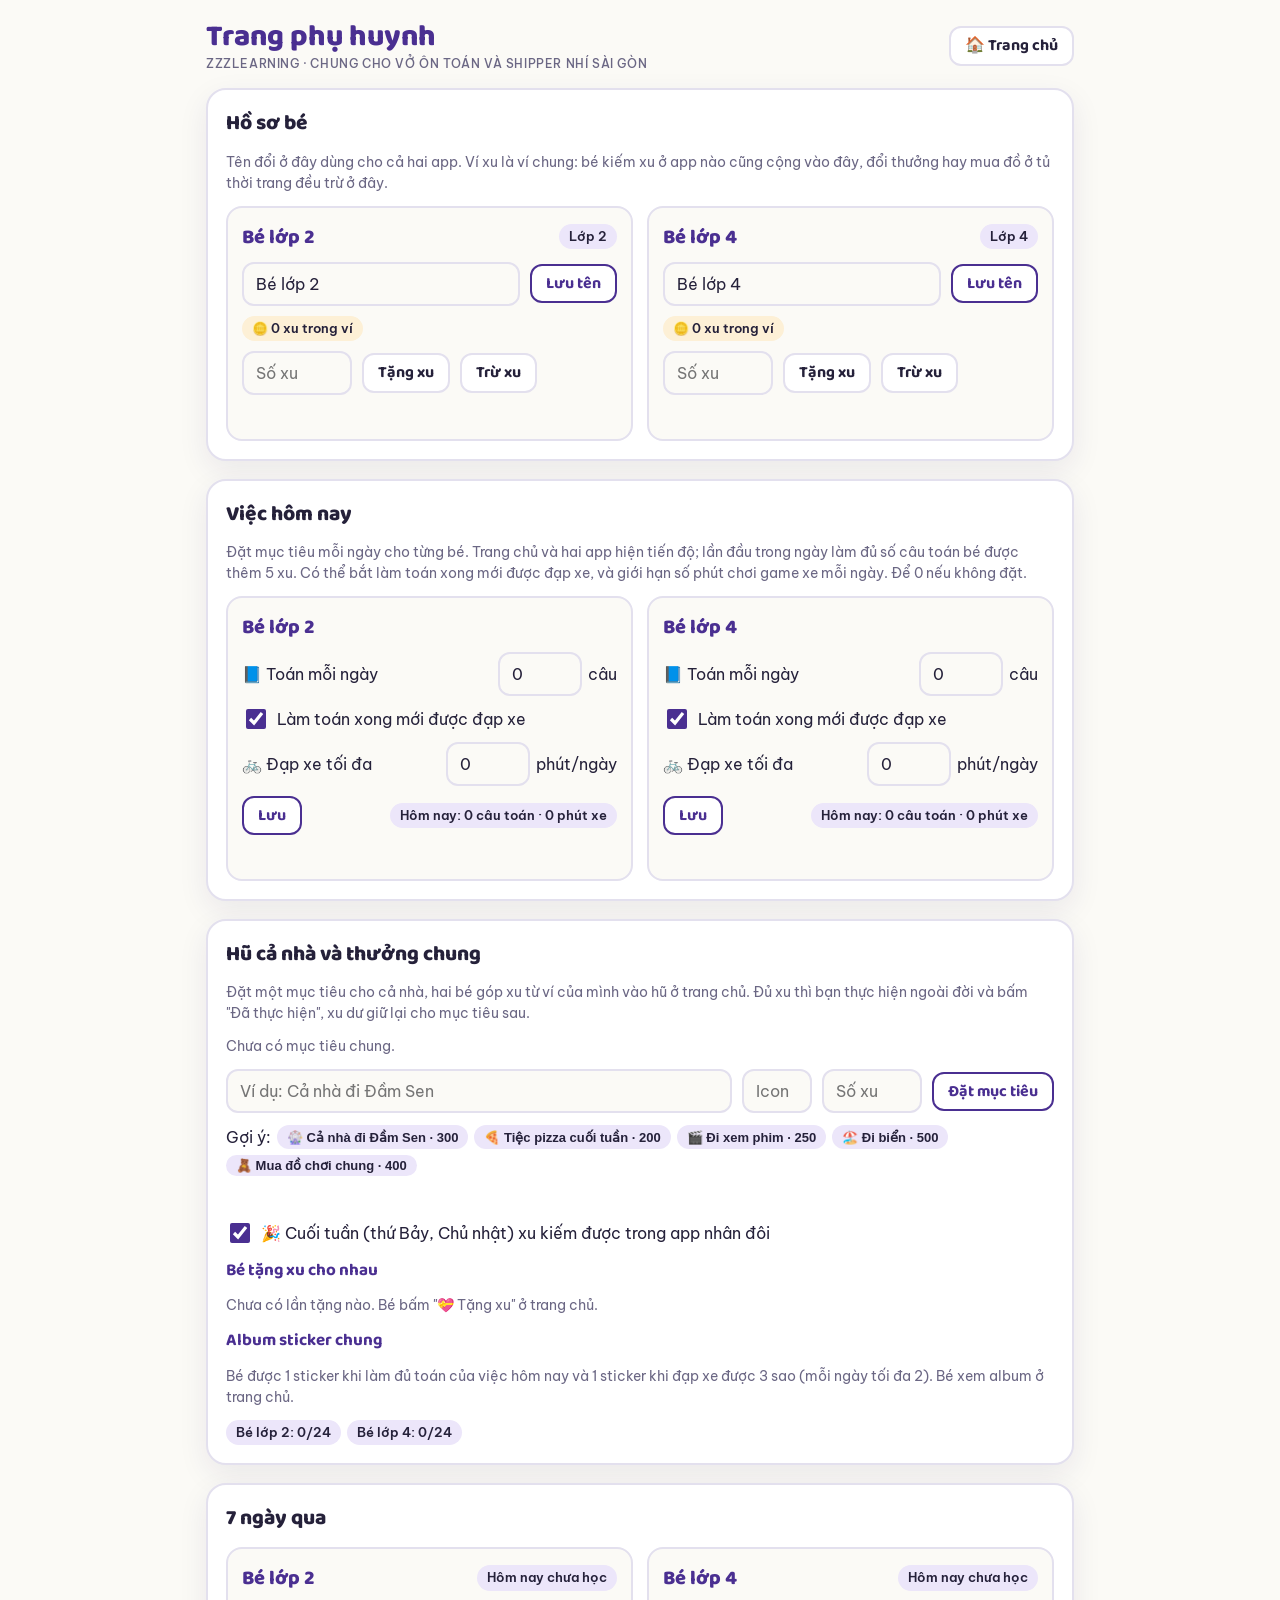
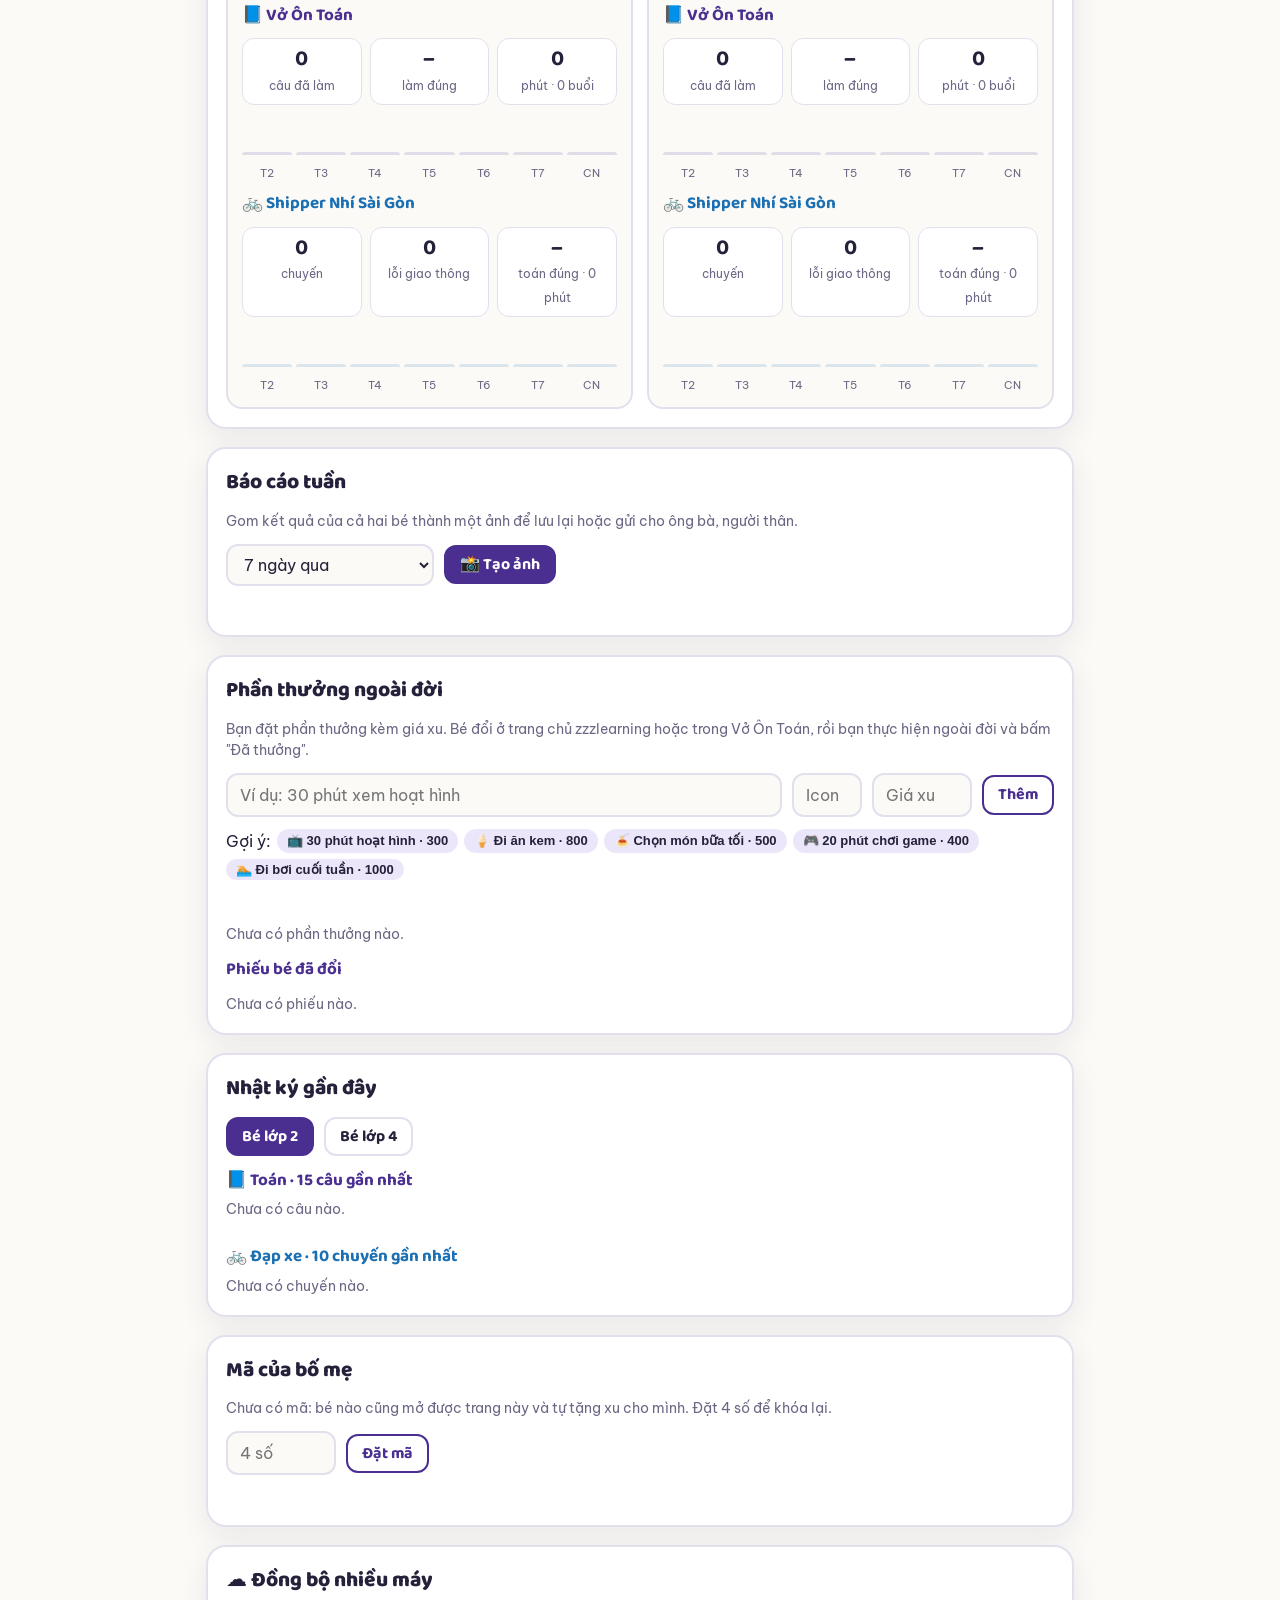
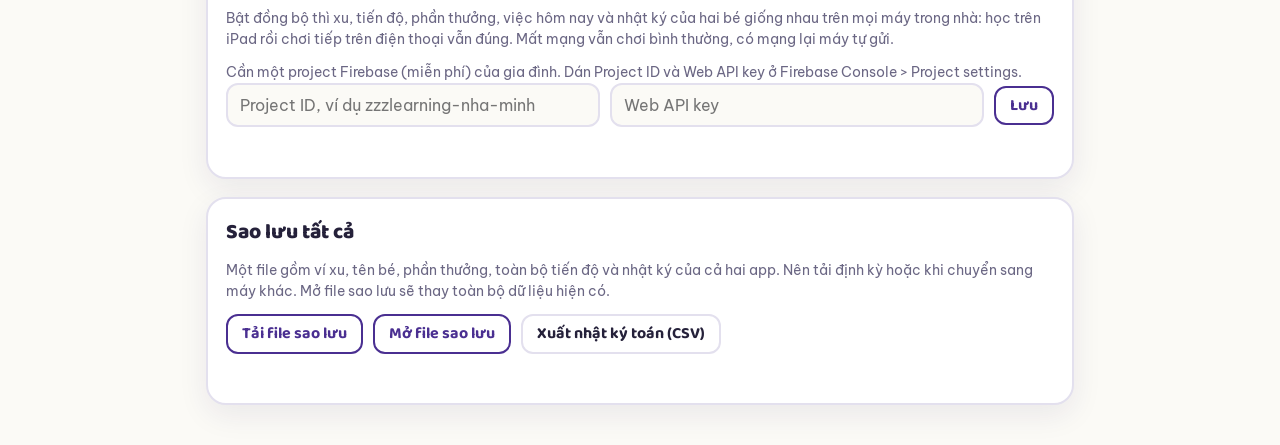
==== commit ed2b85e8: "Đồng bộ dữ liệu của hai bé giữa nhiều máy qua Firebase (mã gia đình) Thêm sync.js: mỗi máy ghi tài l" ====
--- a/phuhuynh/index.html
+++ b/phuhuynh/index.html
@@ -157,6 +157,13 @@
     <div class="msg" id="pinMsg" aria-live="polite"></div>
   </section>
 
+  <section class="panel" id="syncPanel">
+    <h2>☁️ Đồng bộ nhiều máy</h2>
+    <p class="note">Bật đồng bộ thì xu, tiến độ, phần thưởng, việc hôm nay và nhật ký của hai bé giống nhau trên mọi máy trong nhà: học trên iPad rồi chơi tiếp trên điện thoại vẫn đúng. Mất mạng vẫn chơi bình thường, có mạng lại máy tự gửi.</p>
+    <div id="syncBox"></div>
+    <div class="msg" id="syncMsg" aria-live="polite"></div>
+  </section>
+
   <section class="panel">
     <h2>Sao lưu tất cả</h2>
     <p class="note">Một file gồm ví xu, tên bé, phần thưởng, toàn bộ tiến độ và nhật ký của cả hai app. Nên tải định kỳ hoặc khi chuyển sang máy khác. Mở file sao lưu sẽ thay toàn bộ dữ liệu hiện có.</p>
@@ -169,6 +176,7 @@
   </section>
 </div>
 <script src="../zzz.js"></script>
+<script src="../sync.js"></script>
 <script>
 (function () {
   const $ = (id) => document.getElementById(id);
@@ -445,7 +453,61 @@
     $('bkMsg').textContent = `Đã xuất ${rows.length} câu trả lời.`;
   };
 
-  function renderAll() { renderKids(); renderPlans(); renderFamily(); renderWeek(); renderRewards(); renderLog(); renderPin(); }
+  /* ---- đồng bộ nhiều máy (../sync.js) ---- */
+  const SY = window.ZZZSync;
+  const syncErr = (e) => ({ config: 'Chưa cài Firebase cho zzzlearning.', code: 'Mã gia đình gồm 16 chữ và số, ví dụ ABCD-EFGH-JKMN-PQRS.', empty: 'Không tìm thấy gia đình với mã này. Kiểm tra lại mã trên máy kia.', denied: 'Firebase từ chối. Kiểm tra lại quy tắc bảo mật Firestore.', offline: 'Máy đang mất mạng.', network: 'Không kết nối được tới Firebase. Kiểm tra mạng rồi thử lại.' })[String(e && e.message || e)] || ('Lỗi đồng bộ: ' + (e && e.message || e));
+  const agoText = (ts) => { if (!ts) return 'chưa đồng bộ'; const m = Math.round((Date.now() - ts) / 60000); return m < 1 ? 'vừa xong' : m < 60 ? `${m} phút trước` : m < 1440 ? `${Math.round(m / 60)} giờ trước` : new Date(ts).toLocaleDateString('vi-VN'); };
+  let joinPrefill = ''; try { joinPrefill = new URLSearchParams(location.search).get('gd') || ''; } catch (e) { }
+  function renderSync() {
+    if (!SY) { $('syncPanel').hidden = true; return; }
+    const s = SY.state(), box = $('syncBox');
+    if (!s.configured) {
+      box.innerHTML = `<p class="note">Cần một project Firebase (miễn phí) của gia đình. Dán Project ID và Web API key ở Firebase Console > Project settings.</p>
+        <div class="row"><input type="text" id="syPid" placeholder="Project ID, ví dụ zzzlearning-nha-minh" autocomplete="off" style="flex:2 1 220px"><input type="text" id="syKey" placeholder="Web API key" autocomplete="off" style="flex:2 1 220px"><button class="btn" id="syCfg" type="button">Lưu</button></div>`;
+      $('syCfg').onclick = () => { const pid = $('syPid').value.trim(); if (!/^[a-z0-9-]{4,40}$/.test(pid)) { $('syncMsg').textContent = 'Project ID chỉ gồm chữ thường, số và dấu gạch ngang.'; return; } SY.setConfig({ projectId: pid, apiKey: $('syKey').value.trim() }); $('syncMsg').textContent = 'Đã lưu. Giờ tạo gia đình hoặc nhập mã.'; renderSync(); };
+      return;
+    }
+    const nameRow = `<div class="row"><label for="syName" style="font-weight:600">Tên máy này</label><input type="text" id="syName" maxlength="40" value="${esc(s.name)}" style="flex:1 1 180px"><button class="btn ghost" id="syNameOk" type="button">Lưu tên</button></div>`;
+    if (!s.on) {
+      box.innerHTML = nameRow + (s.fam ? `<div class="row"><button class="btn primary" id="syResume" type="button">Bật lại đồng bộ (mã ${esc(s.code)})</button></div>` : '') +
+        `<h3>Máy đầu tiên</h3><p class="note">Làm trên máy đang có nhiều dữ liệu của hai bé nhất. Dữ liệu trên máy này sẽ thành dữ liệu chung của cả nhà.</p>
+        <div class="row"><button class="btn${s.fam || joinPrefill ? '' : ' primary'}" id="syCreate" type="button">Tạo mã gia đình mới</button></div>
+        <h3>Các máy khác</h3><p class="note">Nhập mã gia đình đã tạo ở máy đầu tiên. Dữ liệu cũ trên máy này sẽ được thay bằng dữ liệu chung của cả nhà (máy vẫn cất lại một bản cũ). Trên iPad hay iPhone, nếu đã thêm app ra màn hình chính thì nhập mã ngay trong app đó, vì Safari và app ngoài màn hình chính giữ dữ liệu riêng.</p>
+        <div class="row"><input type="text" id="syCode" placeholder="ABCD-EFGH-JKMN-PQRS" autocomplete="off" autocapitalize="characters" spellcheck="false" value="${esc(joinPrefill ? SY.prettyCode(joinPrefill) : '')}" style="flex:1 1 220px;font-family:ui-monospace,monospace;letter-spacing:1px"><button class="btn${joinPrefill ? ' primary' : ''}" id="syJoin" type="button">Vào gia đình</button></div>`;
+      if (s.fam) $('syResume').onclick = async () => { $('syncMsg').textContent = 'Đang bật lại...'; try { await SY.resume(); $('syncMsg').textContent = 'Đã bật lại đồng bộ.'; } catch (e) { $('syncMsg').textContent = syncErr(e); } refreshAfterSync(); };
+      $('syCreate').onclick = async () => {
+        if (s.fam && !confirm('Tạo mã mới thì máy này rời gia đình cũ. Các máy khác phải nhập mã mới. Tiếp tục?')) return;
+        $('syncMsg').textContent = 'Đang tạo...'; try { const code = await SY.create(); $('syncMsg').textContent = `Đã tạo mã gia đình ${code}. Nhập mã này trên các máy khác.`; } catch (e) { $('syncMsg').textContent = syncErr(e); } renderSync();
+      };
+      $('syJoin').onclick = async () => {
+        const code = $('syCode').value; if (!SY.validCode(code)) { $('syncMsg').textContent = syncErr('code'); return; }
+        if (!confirm('Dữ liệu trên máy này sẽ được thay bằng dữ liệu chung của cả nhà. Tiếp tục?')) return;
+        $('syncMsg').textContent = 'Đang tải dữ liệu của cả nhà...';
+        try { await SY.join(code); joinPrefill = ''; try { history.replaceState(null, '', location.pathname); } catch (e) { } $('syncMsg').textContent = 'Đã vào gia đình. Máy này giờ dùng chung dữ liệu với các máy khác.'; } catch (e) { $('syncMsg').textContent = syncErr(e); }
+        refreshAfterSync();
+      };
+    } else {
+      const link = `${location.origin}${location.pathname}?gd=${s.fam}`;
+      const others = s.peers.filter(p => p.dev !== s.dev);
+      box.innerHTML = `<div class="row" style="align-items:center"><span>Mã gia đình</span><b style="font-family:ui-monospace,monospace;font-size:20px;letter-spacing:2px">${esc(s.code)}</b><button class="btn ghost" id="syCopy" type="button">Sao chép</button><button class="btn ghost" id="syShare" type="button">Gửi link</button></div>
+        <p class="note">Giữ mã này như mật khẩu: ai có mã là xem và sửa được dữ liệu của hai bé. Nhập mã ở trang Phụ huynh trên máy khác để vào chung.</p>
+        <div class="list"><div><span>📱 <b>${esc(s.name)}</b> (máy này)</span><span class="note" style="display:inline">${s.err ? esc(syncErr(s.err)) : agoText(s.last)}</span></div>${others.map(p => `<div><span>📱 ${esc(p.name || p.dev)}</span><span class="note" style="display:inline">gửi lần cuối ${agoText(p.ts)}</span></div>`).join('') || '<p class="note">Chưa có máy nào khác. Nhập mã trên máy thứ hai để bắt đầu.</p>'}</div>
+        <div class="row"><button class="btn primary" id="syNow" type="button">Đồng bộ ngay</button><button class="btn ghost" id="syOff" type="button">Tắt trên máy này</button></div>` + nameRow;
+      $('syCopy').onclick = () => { const t = s.code; (navigator.clipboard ? navigator.clipboard.writeText(t) : Promise.reject()).then(() => $('syncMsg').textContent = 'Đã sao chép mã.').catch(() => $('syncMsg').textContent = 'Mã: ' + t); };
+      $('syShare').onclick = async () => { try { if (navigator.share) { await navigator.share({ title: 'zzzlearning: mã gia đình', text: `Mã gia đình zzzlearning: ${s.code}`, url: link }); return; } } catch (e) { if (e && e.name === 'AbortError') return; } try { await navigator.clipboard.writeText(link); $('syncMsg').textContent = 'Đã sao chép link.'; } catch (e) { $('syncMsg').textContent = link; } };
+      $('syNow').onclick = async () => { $('syncMsg').textContent = 'Đang đồng bộ...'; const r = await SY.syncNow(); $('syncMsg').textContent = r.ok ? (r.changed.length || r.added ? 'Đã đồng bộ, có dữ liệu mới từ máy khác.' : 'Đã đồng bộ, mọi máy đã giống nhau.') : syncErr(r.err); refreshAfterSync(); };
+      $('syOff').onclick = () => { if (!confirm('Tắt đồng bộ trên máy này? Dữ liệu vẫn giữ trên máy, các máy khác không bị ảnh hưởng. Bật lại bằng cùng mã.')) return; SY.leave(); $('syncMsg').textContent = 'Đã tắt đồng bộ trên máy này.'; renderSync(); };
+    }
+    $('syNameOk').onclick = () => { SY.setName($('syName').value); $('syncMsg').textContent = 'Đã lưu tên máy.'; renderSync(); };
+  }
+  async function refreshAfterSync() { events = await toanEvents(); renderAll(); }
+  window.addEventListener('zzz-sync', async (e) => {
+    const typing = document.activeElement && /^(INPUT|TEXTAREA|SELECT)$/.test(document.activeElement.tagName);
+    if (e.detail && e.detail.status === 'ok' && ((e.detail.changed && e.detail.changed.length) || e.detail.added) && !typing && wrap.style.visibility !== 'hidden') { await refreshAfterSync(); return; }
+    if (!typing) renderSync();
+  });
+
+  function renderAll() { renderSync(); renderKids(); renderPlans(); renderFamily(); renderWeek(); renderRewards(); renderLog(); renderPin(); }
   const wrap = document.querySelector('.wrap');
   if (new URLSearchParams(location.search).get('pin') === 'xoa' && ZZZ.hasPin() && confirm('Xóa mã của bố mẹ? Trang phụ huynh sẽ mở tự do cho tới khi đặt mã mới.')) { ZZZ.setPin(null); history.replaceState(null, '', location.pathname); }
   wrap.style.visibility = ZZZ.pinOk() ? '' : 'hidden';
